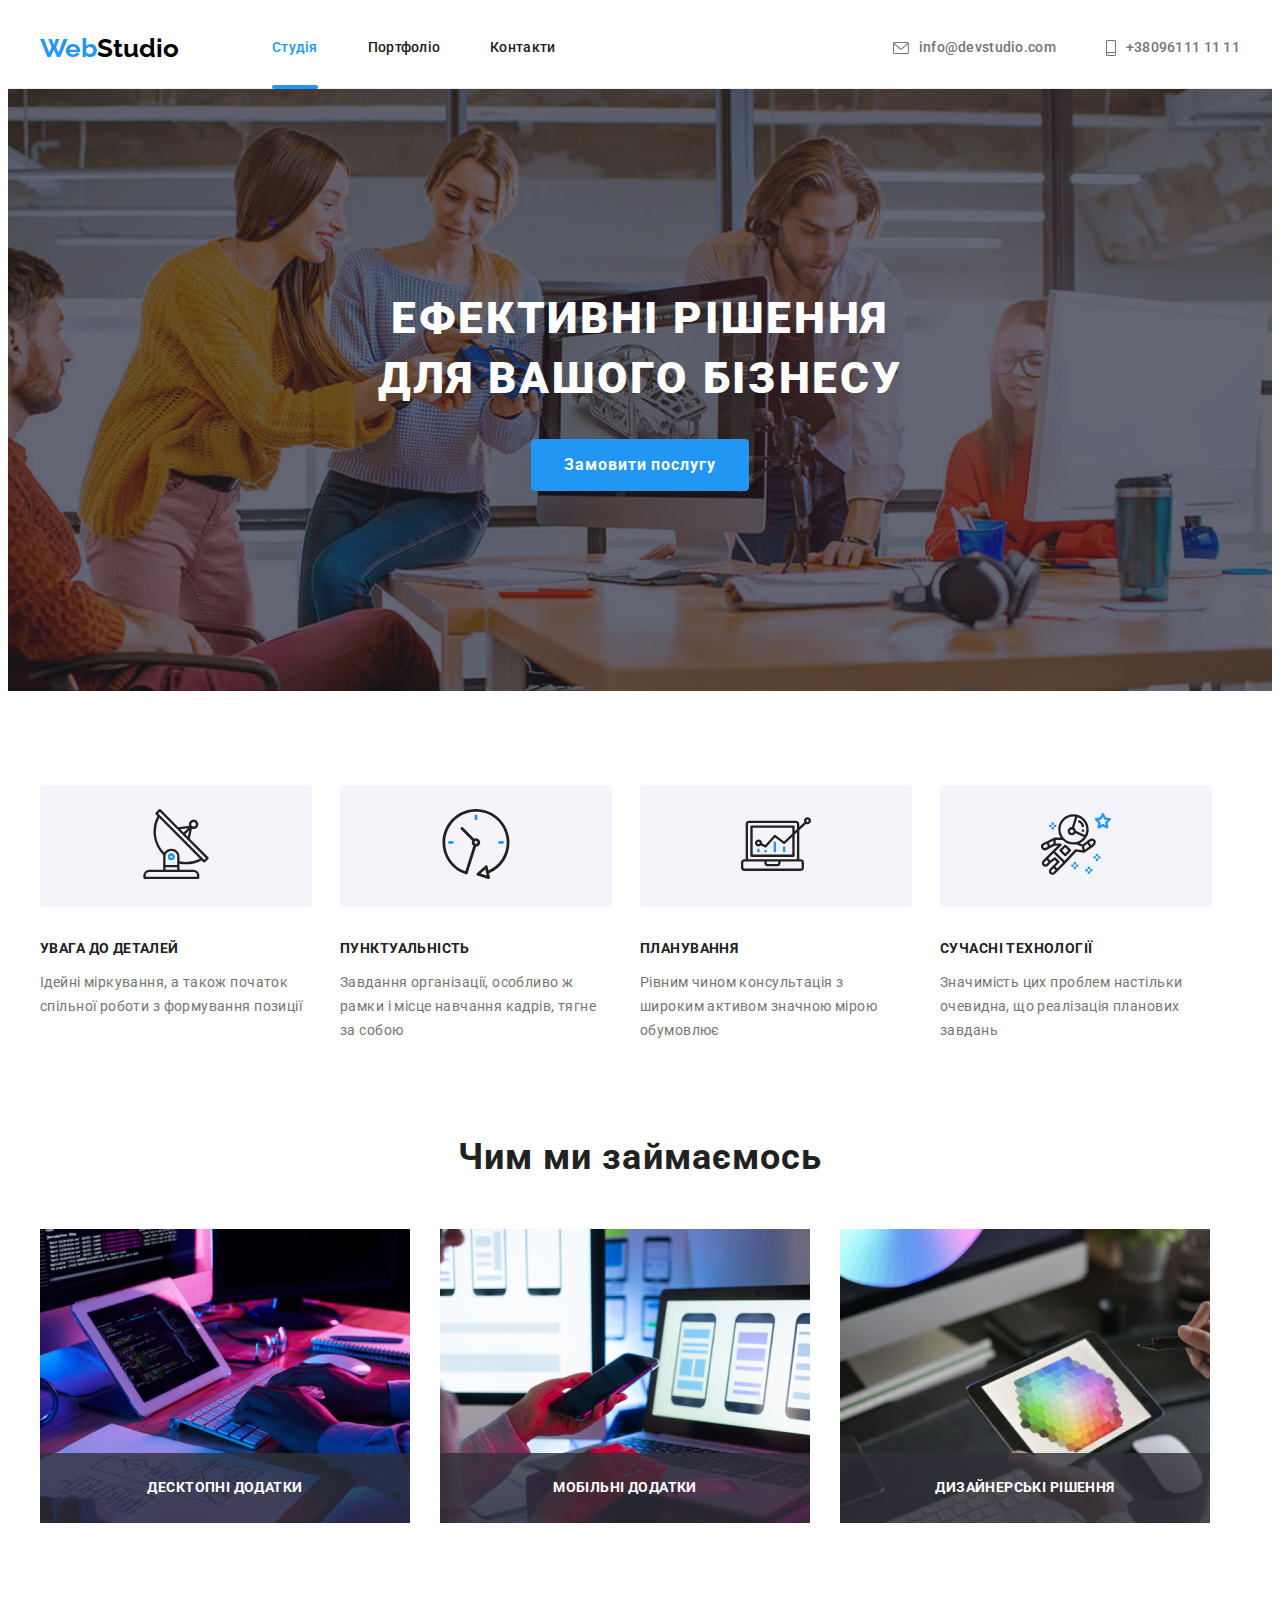
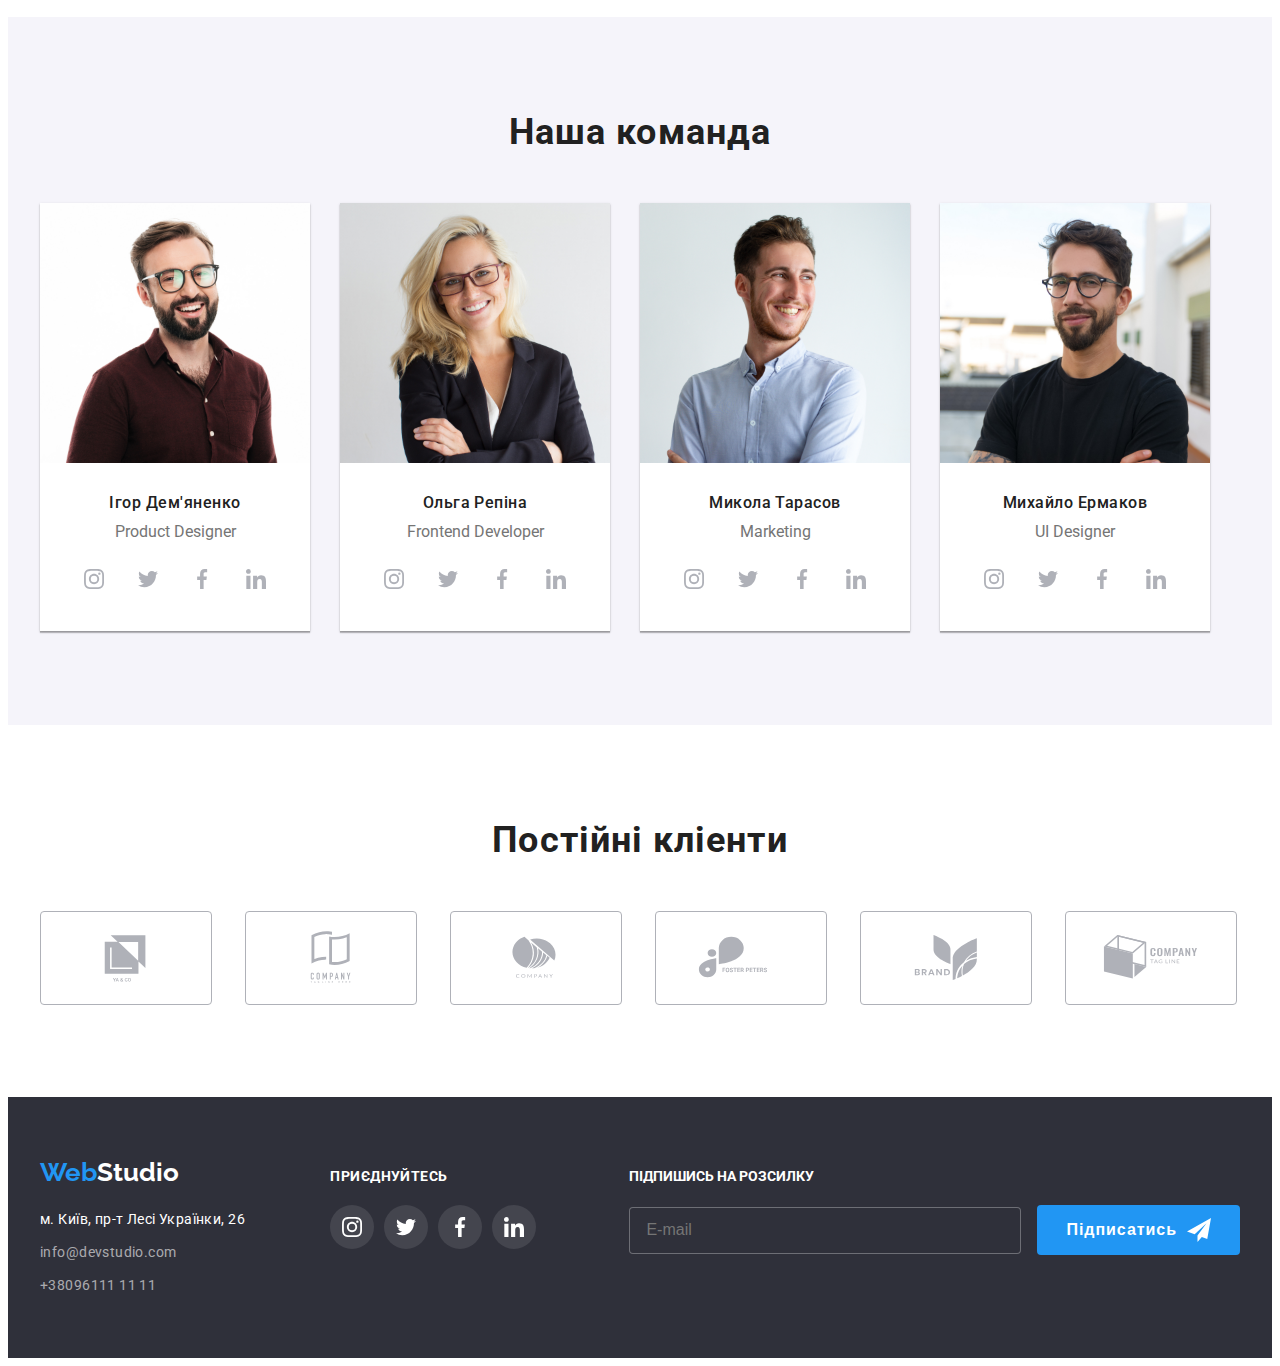
==== index.html @ efeffd2c "start" ====
<!DOCTYPE html>
<body lang="en">
<head>
    <meta charset="UTF-8">
    <meta http-equiv="X-UA-Compatible" content="IE=edge">
    <meta name="viewport" content="width=>, initial-scale=1.0">
    <title>WebStudio</title>
    <link rel="preconnect" href="https://fonts.googleapis.com" />
    <link rel="preconnect" href="https://fonts.gstatic.com" crossorigin />
    <link href="https://fonts.googleapis.com/css2?family=Raleway:wght@700&family=Roboto:wght@400;500;700;900&display=swap"
        rel="stylesheet" />
    <link rel="stylesheet" href="https://cdnjs.cloudflare.com/ajax/libs/modern-normalize/1.1.0/modern-normalize.min.css"
        integrity="sha512-wpPYUAdjBVSE4KJnH1VR1HeZfpl1ub8YT/NKx4PuQ5NmX2tKuGu6U/JRp5y+Y8XG2tV+wKQpNHVUX03MfMFn9Q=="
        crossorigin="anonymous" referrerpolicy="no-referrer" />
    <link rel="stylesheet" href="./css/styles.css">
</head>
<body>
    <header class="header">
        <div class="container nav-flex">
            <a href="./index.html"  lang="en" class="logo link">Web<span class="logo-black">Studio</span></a>
            <nav class="header-nav">
                <ul class="nav-list list">
                    <li class="nav-item">
                        <a class="nav-link current link" href="./index.html">Cтудія</a>
                    </li>
                    <li class="nav-item">
                        <a class="nav-link link" href="./portfolio.html">Портфоліо</a>
                    </li>
                    <li class="nav-item">
                        <a class="nav-link link" href="./contacts.html">Контакти</a>
                    </li>
                </ul> 
            </nav>      
                <ul class="header-contact-list list">
                    <li class="header-contact-item">
                        <a class="header-contact-link link" href="mailto:info@devstudio.com">
                            <svg class="contact-icon" width="16" height="12">
                            <use href="./images-sprite/symbol-defs-contacts.svg#envelope"></use>
                        </svg>info@devstudio.com</a>
                    </li>
                    <li class="header-contact-item">
                        <a class="header-contact-link link" href="tel:+380961111111">
                            <svg class="contact-icon" width="10" height="16">
                            <use href="./images-sprite/symbol-defs-contacts.svg#smartphone"></use>
                        </svg>+38096111 11 11</a>
                    </li>
                </ul>
        </div> 
    </header>  
<main>
    <section class="section service">
        <div class="container">
            <h1 class="service-title">ЕФЕКТИВНІ РІШЕННЯ ДЛЯ ВАШОГО БІЗНЕСУ</h1>           
            <button class="service-button" type="button" data-modal-open>Замовити послугу</button>                    
            <div class="backdrop is-hidden" data-modal>
                <div class="modal-wrapper">
                    <button class="modal-btn" type="button" data-modal-close>
                        <svg class="modal-cross" width="18" height="18">
                            <use href="./images-sprite/symbol-defs-crossmodal.svg#close-black-18dp-2-1-1"></use>
                        </svg>
                    </button>
                    <form class="form">
                        <span class="form-title">Залиште Ваші дані і ми з вами зв'яжемось</span>
                        <div class="form-field top-title">
                            <label class="form-label" for="name">Ім'я</label>
                            <input class="form-input" type="text" name="name" id="name">
                            <svg class="input-icon" width="18" height="18">
                                <use href="./images-sprite/icon-connection.svg#person-black-18dp-1"></use>
                            </svg>
                        </div>
                        <div class="form-field">
                            <label class="form-label" for="phone">Телефон</label>
                            <input class="form-input" type="phone" name="phone" id="phone">
                            <svg class="input-icon" width="18" height="18">
                                <use href="./images-sprite/icon-connection.svg#phone-black-18dp-1"></use>
                            </svg>
                        </div>
                        <div class="form-field">
                            <label class="form-label" for="email">Пошта</label>
                            <input class="form-input" type="email" name="email" id="email">
                            <svg class="input-icon" width="18" height="18">
                                <use href="./images-sprite/icon-connection.svg#email-black-18dp-1"></use>
                            </svg>
                        </div>
                        <div class="form-field-comment">
                            <label class="comment-label" for="comment">Ваш коментарій</label>
                            <textarea class="comment" name="comment" id="comment" cols="30" rows="10"
                            placeholder="Введіть Ваш текст"></textarea>
                        </div>
                        <div class="checkup-position">
                            <label class="form-area-checkup"> 
                                <input type="checkbox" class="checkup">                                                           
                                        <svg class="checkup-icon" width="13" height="10" viewBox="0 0 13 10" fill="none" xmlns="http://www.w3.org/2000/svg">
                                            <path d="M1.95703 4.75166L1.88825 4.68604L1.81923 4.75141L0.93123 5.59258L0.854858 5.66492L0.930974 5.73753L4.42671 9.07236L4.49574 9.1382L4.56476 9.07236L12.069 1.91352L12.1449 1.84116L12.069 1.76881L11.1873 0.927644L11.1183 0.861826L11.0493 0.927611L4.49577 7.17353L1.95703 4.75166Z" fill="white" stroke="white" stroke-width="0.2"/>
                                        </svg>                                               
                                    <span class="checkup-form">Погоджуюсь на розсилку і приймаю
                                        <a class="checkup-link" href="../portfolio.html">Умови договору</a>
                                    </span>                            
                                               
                            </label>
                        </div>
                        <button class="form-btn" type="submit">Відіслати</button>
                    </form>
                </div>
            </div>
        </div>
        
    </section>
    <section class="section main-content">
        <div class="container">
            <h2 class="section-title visually-hidden" aria-hidden="true" tabindex="-1">Наші переваги</h2>
            <ul class="features list">
                <li class="features-item"> 
                    <a class="advantages-link link" href="" target="_blank" 
                        rel="noopener noreferrer" aria-label="antenna">                         
                    
                        <div class="container-advantages-icons">
                                          
                        <svg class="advantages-icon" width="70" height="70">
                            <use href="./images-sprite/symbol-defs-advantages.svg#antenna-1"></use>
                        </svg>
                    </a>
                    </div>                    
                    <h3 class="features-title">УВАГА ДО ДЕТАЛЕЙ</h3>
                    <p class="features-text">Ідейні міркування, а також початок спільної роботи з формування позиції</p>
                </li>
                <li class="features-item">
                    <div class="container-advantages-icons">
                        <a class="advantages-link link" href="" target="_blank" 
                        rel="noopener noreferrer" aria-label="clock">
                        <svg class="advantages-icon" width="70" height="70">
                            <use href="./images-sprite/symbol-defs-advantages.svg#clock-1"></use>
                        </svg>
                        </a>
                    </div>
                    <h3 class="features-title">ПУНКТУАЛЬНІСТЬ</h3>
                    <p class="features-text">Завдання організації, особливо ж рамки і місце навчання кадрів, тягне за собою</p>
                </li>
                <li class="features-item">
                    <div class="container-advantages-icons">
                        <a class="advantages-link link" href="" target="_blank" 
                        rel="noopener noreferrer" aria-label="diagram">
                        <svg class="advantages-icon" width="70" height="70">
                            <use href="./images-sprite/symbol-defs-advantages.svg#diagram-1"></use>
                        </svg>
                        </a>
                    </div>
                    <h3 class="features-title">ПЛАНУВАННЯ</h3>
                    <p class="features-text">Рівним чином консультація з широким активом значною мірою обумовлює</p>
                </li>
                <li class="features-item">
                    <div class="container-advantages-icons">
                        <a class="advantages-link link" href="" target="_blank" 
                        rel="noopener noreferrer" aria-label="astronaut">
                        <svg class="advantages-icon" width="70" height="70">
                            <use href="./images-sprite/symbol-defs-advantages.svg#astronaut-1"></use>
                        </svg>
                        </a>
                    </div>
                    <h3 class="features-title">СУЧАСНІ ТЕХНОЛОГІЇ</h3>
                    <p class="features-text">Значимість цих проблем настільки очевидна, що реалізація планових завдань</p>
                </li>
            </ul>
        </div>
    </section> 
    <section class="section work">        
        <div class="container">
            <h2 class="work-title">Чим ми займаємось</h2>
            <ul class="work-list list">
                <li class="work-item">
                    <img src="./images webstudio/computer.jpg" 
                    alt="Руки чоловіка на клавіатурі на фоні планшета з написаним кодом" 
                    width="370" height="294"/>
                    <p class="work-text">Десктопні додатки</p>
                </li>
                <li class="work-item">
                    <img src="./images webstudio/telephone.jpg" 
                    alt="Телефон в долоні перед компьютерним єкраном з макетами телефонів" 
                    width="370" height="294"/>
                    <p class="work-text">Мобільні додатки</p>
                </li>
                <li class="work-item">
                    <img src="./images webstudio/tablet.jpg" 
                    alt="Планшет зі зразком палітри кольорів у руці жінки" 
                    width="370" height="294"/>
                    <p class="work-text">Дизайнерські рішення</p>
                </li>
            </ul>
        </div>
    </section>  
    <section class="section team">         
        <div class="container">
            <h2 class="team-title">Наша команда</h2>
            <ul class="team-list list">
                <li class="team-item">
                    <img src="./images webstudio/demyanenko.jpg" 
                    alt="Чоловік в червоній сорочці та окулярах" width="270" height="260">
                    <div class="team-members">
                        <h3 class="team-member">Ігор Дем'яненко</h3>
                        <p class="team-text">Product Designer</p> 
                        <ul class="socials-list list">
                            <li class="socials-item">  
                            <a class="socials-link link" href="" target="_blank" 
                            rel="noopener noreferrer" aria-label="instagram">
                                <svg class="socials-icon" width="20" height="20">
                                <use href="./images-sprite/symbol-defs.svg#instagram-2"></use>
                                </svg>
                            </a>    
                            </li>
                            <li class="socials-item">
                                <a class="socials-link link" href="" target="_blank" 
                                rel="noopener noreferrer" aria-label="twitter">
                                    <svg class="socials-icon" width="20" height="20">
                                        <use href="./images-sprite/symbol-defs.svg#twitter-1"></use>
                                    </svg>
                                </a>
                            </li>
                            <li class="socials-item">
                                <a class="socials-link link" href="" target="_blank" 
                                rel="noopener noreferrer" aria-label="facebook">
                                    <svg class="socials-icon" width="20" height="20">
                                        <use href="./images-sprite/symbol-defs.svg#facebook-1"></use>
                                    </svg>
                                </a>
                            </li>
                            <li class="socials-item">
                                <a class="socials-link link" href="" target="_blank" 
                                rel="noopener noreferrer" aria-label="linkedin">
                                <svg class="socials-icon" width="20" height="20">
                                    <use href="./images-sprite/symbol-defs.svg#linkedin-1"></use>
                                </svg>
                                </a>
                            </li>
                        </ul>
                    </div>
                </li>
                <li class="team-item">
                    <img src="./images webstudio/repina.jpg" 
                    alt="Білява жінка в окулярах зі схрещеними руками" width="270" height="260">
                    <div class="team-members">
                        <h3 class="team-member">Ольга Репіна</h3>
                        <p class="team-text">Frontend Developer</p>
                        <ul class="socials-list list">
                            <li class="socials-item">
                                <a class="socials-link link" href="" target="_blank" rel="noopener noreferrer" aria-label="instagram">
                                    <svg class="socials-icon" width="20" height="20">
                                        <use href="./images-sprite/symbol-defs.svg#instagram-2"></use>
                                    </svg>
                                </a>
                            </li>
                            <li class="socials-item">
                                <a class="socials-link link" href="" target="_blank" rel="noopener noreferrer" aria-label="twitter">
                                    <svg class="socials-icon" width="20" height="20">
                                        <use href="./images-sprite/symbol-defs.svg#twitter-1"></use>
                                    </svg>
                                </a>
                            </li>
                            <li class="socials-item">
                                <a class="socials-link link" href="" target="_blank" rel="noopener noreferrer" aria-label="facebook">
                                    <svg class="socials-icon" width="20" height="20">
                                        <use href="./images-sprite/symbol-defs.svg#facebook-1"></use>
                                    </svg>
                                </a>
                            </li>
                            <li class="socials-item">
                                <a class="socials-link link" href="" target="_blank" rel="noopener noreferrer" aria-label="linkedin">
                                    <svg class="socials-icon" width="20" height="20">
                                        <use href="./images-sprite/symbol-defs.svg#linkedin-1"></use>
                                    </svg>
                                </a>
                            </li>
                        </ul>
                    </div>    
                </li>
                <li class="team-item">
                    <img src="./images webstudio/tarasov.jpg" 
                    alt="Чоловік з щирою посмішкою у білій сорочці" width="270" height="260">
                    <div class="team-members">
                        <h3 class="team-member">Микола Тарасов</h3>
                        <p class="team-text">Marketing</p>
                        <ul class="socials-list list">
                            <li class="socials-item">
                                <a class="socials-link link" href="" target="_blank" rel="noopener noreferrer" aria-label="instagram">
                                    <svg class="socials-icon" width="20" height="20">
                                        <use href="./images-sprite/symbol-defs.svg#instagram-2"></use>
                                    </svg>
                                </a>
                            </li>
                            <li class="socials-item">
                                <a class="socials-link link" href="" target="_blank" rel="noopener noreferrer" aria-label="twitter">
                                    <svg class="socials-icon" width="20" height="20">
                                        <use href="./images-sprite/symbol-defs.svg#twitter-1"></use>
                                    </svg>
                                </a>
                            </li>
                            <li class="socials-item">
                                <a class="socials-link link" href="" target="_blank" rel="noopener noreferrer" aria-label="facebook">
                                    <svg class="socials-icon" width="20" height="20">
                                        <use href="./images-sprite/symbol-defs.svg#facebook-1"></use>
                                    </svg>
                                </a>
                            </li>
                            <li class="socials-item">
                                <a class="socials-link link" href="" target="_blank" rel="noopener noreferrer" aria-label="linkedin">
                                    <svg class="socials-icon" width="20" height="20">
                                        <use href="./images-sprite/symbol-defs.svg#linkedin-1"></use>
                                    </svg>
                                </a>
                            </li>
                        </ul>
                    </div>    
                </li>
                <li class="team-item">
                    <img src="./images webstudio/ermakov.jpg" 
                    alt="Чоловік в окулярах та чорній футболці" width="270" height="260">
                    <div class="team-members">
                        <h3 class="team-member">Михайло Ермаков</h3>
                        <p class="team-text">UI Designer</p>
                        <ul class="socials-list list">
                            <li class="socials-item">
                                <a class="socials-link link" href="" target="_blank" rel="noopener noreferrer" aria-label="instagram">
                                    <svg class="socials-icon" width="20" height="20">
                                        <use href="./images-sprite/symbol-defs.svg#instagram-2"></use>
                                    </svg>
                                </a>
                            </li>
                            <li class="socials-item">
                                <a class="socials-link link" href="" target="_blank" rel="noopener noreferrer" aria-label="twitter">
                                    <svg class="socials-icon" width="20" height="20">
                                        <use href="./images-sprite/symbol-defs.svg#twitter-1"></use>
                                    </svg>
                                </a>
                            </li>
                            <li class="socials-item">
                                <a class="socials-link link" href="" target="_blank" rel="noopener noreferrer" aria-label="facebook">
                                    <svg class="socials-icon" width="20" height="20">
                                        <use href="./images-sprite/symbol-defs.svg#facebook-1"></use>
                                    </svg>
                                </a>
                            </li>
                            <li class="socials-item">
                                <a class="socials-link link" href="" target="_blank" rel="noopener noreferrer" aria-label="linkedin">
                                    <svg class="socials-icon" width="20" height="20">
                                        <use href="./images-sprite/symbol-defs.svg#linkedin-1"></use>
                                    </svg>
                                </a>
                            </li>
                        </ul>
                    </div>    
                </li>
            </ul>
        </div>
    </section> 
    <section class="section clients">
        <div class="container">
            <h2 class="clients-title">Постійні кліенти</h2>
            <ul class="clients-list list">
                <li class="clients-item">
                    <a class="clients-link link" href="" target="_blank" 
                    rel="noopener noreferrer" aria-label="">
                        <svg class="clients-icon" width="106" height="60">
                            <use href="./images-sprite/symbol-defs-clients.svg#Logo"></use>
                        </svg>
                    </a>
                </li>
                <li class="clients-item">
                    <a class="clients-link link" href="" target="_blank" 
                    rel="noopener noreferrer" aria-label="">
                        <svg class="clients-icon" width="106" height="60">
                            <use href="./images-sprite/symbol-defs-clients.svg#Logo-1"></use>
                        </svg>
                    </a>
                </li>
                <li class="clients-item">
                    <a class="clients-link link" href="" target="_blank" 
                    rel="noopener noreferrer" aria-label="">
                        <svg class="clients-icon" width="106" height="60">
                            <use href="./images-sprite/symbol-defs-clients.svg#Logo-2"></use>
                        </svg>
                    </a>
                </li>
                <li class="clients-item">
                    <a class="clients-link link" href="" target="_blank" 
                    rel="noopener noreferrer" aria-label="">
                        <svg class="clients-icon" width="106" height="60">
                            <use href="./images-sprite/symbol-defs-clients.svg#Logo-3"></use>
                        </svg>
                    </a>
                </li>
                <li class="clients-item">
                    <a class="clients-link link" href="" target="_blank" 
                    rel="noopener noreferrer" aria-label="">
                        <svg class="clients-icon" width="106" height="60">
                            <use href="./images-sprite/symbol-defs-clients.svg#Logo-4"></use>
                        </svg>
                    </a>
                </li>
                <li class="clients-item">
                    <a class="clients-link link" href="" target="_blank" 
                    rel="noopener noreferrer" aria-label="">
                        <svg class="clients-icon" width="106" height="60">
                            <use href="./images-sprite/symbol-defs-clients.svg#Logo-5"></use>
                        </svg>
                    </a>
                </li>
            </ul>
        </div>
    </section>
</main>
<footer class="footer">
    <div class="container">
        <div class="footer-flex">
            <div class="footer-contact-flex">  
            <a href="./index.html" lang="en" class="logo link">Web<span class="logo-white">Studio</span></a>
                <address class="footer-contact">
                    <ul class="footer-contact-list list">        
                        <li class="footer-contact-item">
                            <a class="footer-contact-map-link link" 
                            href="https://goo.gl/maps/4umdJ6Db8RiHng4y5" 
                            target="_blank" rel="noreferrer noopener">м. Київ, пр-т Лесі Українки, 26</a>
                        </li>
                        <li class="footer-contact-item">
                            <a class="footer-contact-link link" 
                            href="mailto:info@devstudio.com">info@devstudio.com</a>
                        </li>
                        <li class="footer-contact-item">
                            <a class="footer-contact-link link"
                            href="tel:+380961111111">+38096111 11 11</a>
                        </li>
                    </ul>
                </address>
            </div>        
            <div class="footer-social-flex">
                <p class="footer-social-text">Приєднуйтесь</p>
                <ul class="footer-social-list list">
                    <li class="footer-social-item">
                        <a class="footer-social-link" href="">
                            <svg class="footer-social-icon" width="20" height="20">
                                <use href="./images-sprite/symbol-defs.svg#instagram-2"></use>
                            </svg>
                        </a>
                    </li>    
                    <li class="footer-social-item">
                        <a class="footer-social-link" href="">
                            <svg class="footer-social-icon" width="20" height="20">
                                <use href="./images-sprite/symbol-defs.svg#twitter-1"></use>
                            </svg>
                        </a>
                    </li>    
                    <li class="footer-social-item">
                        <a class="footer-social-link" href="">
                            <svg class="footer-social-icon" width="20" height="20">
                                <use href="./images-sprite/symbol-defs.svg#facebook-1"></use>
                            </svg>
                        </a>
                    </li>    
                    <li class="footer-social-item">
                        <a class="footer-social-link" href="">
                            <svg class="footer-social-icon" width="20" height="20">
                                <use href="./images-sprite/symbol-defs.svg#linkedin-1"></use>
                            </svg>
                        </a>
                    </li>
                </ul>
            </div>
            <form class="footer-subscribe">
                <p class="footer-subscribe-text">Підпишись на розсилку</p>
                <div class="footer-subscribe-form">
                    <label class="footer-subscribe-label" for="subscribe-mail"></label>
                    <input class="footer-subscribe-input" type="email" name="subscribe-mail" placeholder="E-mail">
                    <button class="footer-subscribe-btn" type="submit">Підписатись</button>
                </div>
            </form>
        </div>
    </div>
</footer>
<script src="./modal.js"></script>
</body>        
</html>
---- css/styles.css ----
:root {
--white-text-color: #ffffff;
--accent-color: #2196f3;
--black-logo-color: #000000;
--footer-text-color: #ffffff99;
--white-background-color: #ffffff;
--hero-background-color: #2f303a;
--team-background-color: #f5f4fa;
--primary-text-color: #212121;
--secondary-text-color: #757575;
--border-header-color: #ececec;
--border-portfolio-color: #eeeeee;
--icon-mf-color: #AFB1B8;
--icon-bg-color: #FFFFFF1A;
--work-bg-color: rgba(47, 48, 58, 0.8);
--overlay-bg-color: rgba(33, 150, 243, 0.9);
--items: 1;
--indent: 30px;
}

body {
    font-family: Roboto, sans-serif;
    background-color: var(--white-background-color);
    color: var(--primary-text-color);
}

h1, h2, h3, h4, h5, h6, ul, p {
    margin: 0;
    padding: 0;
}

.list {
    list-style-type: none;
}
 
.link {
    text-decoration: none;
}

img {
    display: block;
    max-width: 100%;
    height: auto;
}

.container {
    width: 1200px;
    margin-left: auto;
    margin-right: auto;
    padding-left: 15px;
    padding-right: 15px; 
}

.section {
    padding-top: 94px;
    padding-bottom: 94px;
}

.header {
    background-color: var(--white-background-color);
}

.logo {
    font-family: Raleway, sans-serif; 
    margin-left: 0;
    font-weight: 700; 
    font-size: 26px; 
    line-height: 1.19; 
    color: var(--accent-color);
    align-items: center;
    text-align: center;
}

.logo-black {
    color: var(--black-logo-color);
}

.header {
    border-bottom: 1px solid;
    border-color: var(--border-header-color); 
}

.header-nav {
    margin-left: 93px;
}

.nav-flex {
    display: flex;
    align-items: center;
}

.nav-list {
    display: flex;
    align-items: center;
}

.nav-item:not(:last-child) {
    margin-right: 50px;
}

.nav-link {
    display: block;
    margin-right: 0;
    padding-top: 32px;
    padding-bottom: 32px;
    font-family: Roboto, sans-serif;
    font-weight: 500;
    font-size: 14px;
    line-height: 1.14;
    letter-spacing: 0.02em;
    color: var(--primary-text-color);
    align-items: center;
    position: relative;
    transition: color 250ms cubic-bezier(0.4, 0, 0.2, 1);
}

.header-nav {
    display: flex;
    font-weight: 500;
    align-items: center;
} 

.nav-link.current {
    color: var(--accent-color);
}

.nav-link.current::after {
   position: absolute;
   display: block; 
   content: '';
   width: 100%;
   height: 4px;
   border-radius: 2px;
   bottom: -1px;
   background-color: var(--accent-color);
   transition: 250ms cubic-bezier(0.4, 0, 0.2, 1);
}

.nav-link.current::after:hover {
    width: 100%;
}

.header-contact-list {
    display: flex;
    margin-left: auto;
    align-items: center;
}

.header-contact-item:not(:first-child) {
    margin-left: 50px;
}

.header-contact-link {
    display: block;
    padding-top: 32px;
    padding-bottom: 32px;
    font-weight: 500;
    font-size: 14px;
    line-height: 1.14;
    letter-spacing: 0.02em;
    align-items: center;
    color: var(--secondary-text-color);
    transition: background-color 250ms cubic-bezier(0.4, 0, 0.2, 1),
    color 250ms cubic-bezier(0.4, 0, 0.2, 1);
}

.contact-icon {
    margin-right: 10px;
    fill: currentColor;
}

.header-contact-link {
    display: flex;
    align-items: center;
}

.header-contact-link:hover,
.header-contact-link:focus {
    background-color: var(--white-background-color);
    color: var(--accent-color);
}

.footer-contact {
    margin-top: 20px;
    flex-grow: 1;
}

.footer-contact-item:not(:last-child) {
    margin-bottom: 9px;
}

.footer-contact-map-link {
    font-size: 14px;
    font-style: normal;
    line-height: 1.71;
    letter-spacing: 0.03em;
    color: var(--white-text-color);
    transition: background-color 250ms cubic-bezier(0.4, 0, 0.2, 1),
    color 250ms cubic-bezier(0.4, 0, 0.2, 1);
}

.footer-contact-link {
    font-size: 14px;
    font-style: normal;
    line-height: 1.71;
    letter-spacing: 0.03em;
    color: var(--footer-text-color);
    transition: background-color 250ms cubic-bezier(0.4, 0, 0.2, 1),
    color 250ms cubic-bezier(0.4, 0, 0.2, 1);
}


.footer-contact-map-link:hover,
.footer-contact-map-link:focus {
    color: var(--accent-color);
}

.footer-contact-link:hover,
.footer-contact-link:focus {
    color: var(--accent-color);
}

.footer {
    padding-top: 60px;
    padding-bottom: 60px;
    background-color: var(--hero-background-color);
}

.logo-white {
    color: var(--white-text-color);
}

.footer-flex {
    align-items: baseline;
    display: flex;
    margin: 0;
    padding: 0;
    list-style: none;
}

.footer-contact-flex {
    flex-grow: 1;
}

.footer-social-flex {
    margin-left: 70px;
    width: 206px;
}

.footer-social-text {
    margin-bottom: 20px;
    font-weight: 700;
    font-size: 14px;
    line-height: 1.14;
    letter-spacing: 0.03em;
    text-transform: uppercase;
    color: var(--white-text-color);
}

.footer-social-list {
    display: flex;
    padding: 0;
    margin-top: 0;
    list-style: none;
    justify-content: space-between;
    align-items: center;
}

.footer-social-item {
    width: 44px;
    height: 44px;
}

.footer-social-icon {
    margin: 12px 0px 0px 12px;
    fill: currentColor;
}

.footer-social-link {
    width: 44px;
    height: 44px;
    display: block;
    border-radius: 50%;
    color: var(--white-text-color);
    background-color: var(--icon-bg-color);
    transition: background-color 250ms cubic-bezier(0.4, 0, 0.2, 1),
    color 250ms cubic-bezier(0.4, 0, 0.2, 1);
}

.footer-social-link:hover,
.footer-social-link:focus {
    color: var(--white-text-color);
    background-color: var(--accent-color);
}

.footer-subscribe {
    margin-left: 93px;
}

.footer-subscribe-text {
    margin-bottom: 20px;
    font-weight: 700;
    font-size: 14px;
    line-height: 1.14;
    text-transform: uppercase;
    color: var(--white-text-color);
}

.footer-subscribe-input {
    width: 358px;
    margin: 0;
    padding: 15px 16px;
    border-radius: 4px;
    border: 1px solid rgba(255, 255, 255, 0.3);
    background-color: var(--hero-background-color);
    color: var(--white-text-color);
    
}

.footer-subscribe-input:hover {
    border: 1px solid var(--accent-color);
    box-shadow: 0px 4px 4px rgba(0, 0, 0, 0.15);
    color: var(--accent-color);
}

.footer-subscribe-input::placeholder {
    font-size: 16px;
    line-height: 1.24;
}

.footer-subscribe-btn {
    display: inline-flex;
    align-items: center;
    justify-content: center;
    border: none;
    margin: 0;
    padding: 10px 29px;
    border-radius: 4px;
    background-color: var(--accent-color);
    color: var(--white-text-color);   
    font-weight: 700;
    font-size: 16px;
    line-height: 1.9;
    letter-spacing: 0.06em;
    cursor: pointer;
    height: 50px;
    margin-left: 12px;
}

.footer-subscribe-btn::after {
    content: '';
    display: inline-block;
    width: 24px;
    height: 24px;
    margin-left: 10px;
    background-image: url(../images-sprite/icon-send.svg);
}

.footer-subscribe-btn:hover,
.footer-subscribe-btn:focus {
    box-shadow: 0px 4px 4px rgba(0, 0, 0, 0.15);
}

.section-title {
    visibility: hidden;
    position: absolute;
    white-space: nowrap;
    width: 1px;
    height: 1px;
    overflow: hidden;
    border: 0;
    padding: 0;
    margin: -1px;
}

.service-title {
    margin-left: auto;
    margin-right: auto;
    max-width: 552px;
    max-height: 120px;
    font-weight: 900;
    font-size: 44px;
    line-height: 1.36;
    letter-spacing: 0.06em;
    text-transform: uppercase;
    color: var(--white-text-color);
    
}

.service {
    max-width: 1600px;
    max-height: 600px;
    padding-top: 200px;
    padding-bottom: 200px;
    text-align: center;
    margin-right: auto;
    margin-left: auto;
    background-color: var(--hero-background-color);
    background-image: linear-gradient(to right, rgba(47, 48, 58, 0.4), rgba(47, 48, 58, 0.4)),
    url(../images-bg/bg-service.png);
    background-repeat: no-repeat;
    background-position: center;
    background-size: cover;
}

.service-button {
    display: inline-block;
    font-family: Roboto, sans-serif;
    font-weight: 700;
    font-size: 16px;
    line-height: 1.88;
    letter-spacing: 0.06em;
    cursor: pointer;
    margin-top: 30px;
    min-width: 200px;
    border-radius: 4px;
    border: 1px solid transparent;
    padding: 10px 32px;
    background-color: var(--accent-color);
    color: var(--white-text-color);
    transition: background-color 250ms cubic-bezier(0.4, 0, 0.2, 1),
    color 250ms cubic-bezier(0.4, 0, 0.2, 1);
}

.service-button:hover,
.service-button:focus {
    background-color: var(--white-background-color);
    color: var(--accent-color);
}

.backdrop {
    display: flex;
    position: fixed;
    top: 0;
    left: 0;
    width: 100vw;
    height: 100vh;
    z-index: 1;
    align-items: center;
    justify-content: center;
    background-color: rgba(0, 0, 0, 0.2);
    transition: opacity 250ms cubic-bezier(0.4, 0, 0.2, 1), 
    visibility 250ms cubic-bezier(0.4, 0, 0.2, 1);
}

.backdrop.is-hidden {
    opacity: 0;
    visibility: hidden;
    pointer-events: none;
}

.backdrop.is-hidden .modal-wrapper {
    transform: translate(-50%, -50%);
}

.modal-wrapper {
    position: absolute;
    top: 50%;
    left: 50%;
    transform: translate(-50%, -50%);
    width: 528px;
    min-height: 581px;
    background-color: var(--white-background-color);
    box-shadow: 0px 1px 3px rgba(0, 0, 0, 0.12), 0px 1px 1px rgba(0, 0, 0, 0.14), 0px 2px 1px rgba(0, 0, 0, 0.2);
    border-radius: 4px;
    animation-name: visible-modal;
    animation-duration: 250ms;
    animation-timing-function: linear;
}

@keyframes visible-modal {
    0% {
        opacity: 0;
        transform: scale(0.2);
    }
    50% {
        opacity: 0.5;
        transform: translate(-50%, -50%);
    }
    100% {
        opacity: 1;
        transform: translate(-50%, -50%);
    }
}

.modal-btn {
    display: flex;
    position: absolute;
    top: 8px;
    right: 8px;
    width: 30px;
    height: 30px;
    background-color: var(--white-background-color);
    border-radius: 50%;
    border: 1px solid rgba(0, 0, 0, 0.1);
    justify-content: center;
    align-items: center;
    cursor: pointer;
}

.modal-btn:hover,
.modal-btn:focus {
    background-color: var(--accent-color);
    color: var(--white-text-color);
}

.modal-cross {
    fill: currentColor;
}

 /*форма для модального вікна*/

.form {
    width: 528px;
    padding: 40px;
    margin-left: auto;
    margin-right: auto;
}

.form-title {
    font-weight: 700;
    font-size: 20px;
    line-height: 1.17;
    letter-spacing: 0.03em;
    align-items: center;
}

.top-title {
    margin-top: 12px;
}

.form-field {
    display: flex;
    position: relative;
    flex-direction: column;
    margin-bottom: 10px;
}

.form-field-comment {
    display: flex;
    position: relative;
    flex-direction: column;
    margin-bottom: 0;
}

.form-label,
.comment-label {
    font-size: 12px;
    line-height: 1.17;
    letter-spacing: 0.01em;
    color: var(--secondary-text-color);
    margin-bottom: 4px;
    margin-right: auto;
    
}

.form-input {
    width: 100%;
    margin: 0;
    padding: 11px 40px;
    border-radius: 4px;
    border: 1px solid rgba(33, 33, 33, 0.2);
    transition: border-color 250ms cubic-bezier(0.4, 0, 0.2, 1);
}

.form-input:hover,
.form-input:focus {
    outline: none;
    border-color: var(--accent-color);
}

.input-icon {
    display: inline-block;
    position: absolute;
    top: 50%;
    left: 15px;
    transform: translateY(10%);
    transition: fill 250ms cubic-bezier(0.4, 0, 0.2, 1);

}

.form-input:hover ~ .input-icon,
.form-input:focus ~ .input-icon {
    fill: var(--accent-color)
}

textarea {
    resize: none;
    border: 1px solid rgba(33, 33, 33, 0.2);
    padding: 12px 16px;
    font-size: 12px;
    line-height: 1.17;
    letter-spacing: 0.01em;
    height: 120px;
    transition: border-color 250ms cubic-bezier(0.4, 0, 0.2, 1);
}

textarea:hover,
textarea:focus {    
    outline: none;
    border-color: var(--accent-color);
}

.comment::placeholder {
    font-size: 12px;
    line-height: 1.17;
    letter-spacing: 0.01em;
    color: rgba(117, 117, 117, 0.5);
}


.checkup {
    position: absolute;
    width: 1px;
    height: 1px;
    margin: -1px;
    border: 0;
    padding: 0;
    clip: rect(0 0 0 0);
    overflow: hidden;
}

.checkup-position {
    margin-top: 20px;
    margin-bottom: 30px;
}

.checkup-form {
    margin-left: 7px;
    justify-items: center;
        justify-content: center;
        align-items: center;
}

.form-area-checkup {
    display: inline-flex;
    width: 100%;
    font-size: 14px;
    line-height: 1.71;
    justify-items: center;
    justify-content: center;
    align-items: center;
    
}

.checkup-icon>span {
    position: relative;
}

.checkup-icon {
   display: inline-block;
   justify-items: center;
   align-items: center;
    width: 16px;
    height: 15px;
    border: 2px solid var(--black-logo-color);
    border-radius: 2px;
    fill: var(--white-text-color);
    transition: background-color 250ms cubic-bezier(0.4, 0, 0.2, 1),
    border-color 250ms cubic-bezier(0.4, 0, 0.2, 1);

}

.checkup-link {
    margin-left: 4px;
    color: var(--accent-color);
}

.checkup:checked ~ .checkup-icon {
    background-color: var(--accent-color);
    border-color: var(--accent-color);
    
}

.checkup:focus ~ .checkup-icon {
    border-color: var(--accent-color);
}

.checkup:hover ~ .checkup-icon {
    border-color: var(--accent-color);
}

.form-btn {
    display: flex;
    align-items: center;
    justify-content: center;
    margin: 30px auto 0;
    padding: 10px 56px;
    border: none;
    border-radius: 4px;
    text-align: center;
    text-decoration: none;
    font-weight: 700;
    font-size: 16px;
    line-height: 1.87;
    letter-spacing: 0.06em;
    cursor: pointer;
    background-color: var(--accent-color);
    box-shadow: 0px 4px 4px rgba(0, 0, 0, 0.15);
    color: var(--white-text-color);
    transition: background-color 250ms cubic-bezier(0.4, 0, 0.2, 1);
}

.form-btn:hover,
.form-btn:focus {
    background-color: rgb(24, 140, 232);
}
  
==============================================================================

.menu {
    display: flex;
    justify-content: center;
}

.portfolio-button {
    display: inline-block;
    min-width: 73px;
    border-radius: 4px;
    border: 1px solid transparent;
    background-color: var(--team-background-color);
    padding: 6px 22px;
    font-family: Roboto, 
    sans-serif;
    font-weight: 700;
    font-size: 16px;
    line-height: 1.6;
    letter-spacing: 0.03em;
    cursor: pointer;
    color: var(--primary-text-color);
    transition: background-color 250ms cubic-bezier(0.4, 0, 0.2, 1),
    color 250ms cubic-bezier(0.4, 0, 0.2, 1), box-shadow 250ms cubic-bezier(0.4, 0, 0.2, 1);
}

.portfolio-btn-item:not(:last-child) {
    margin-right: 8px;
}

.portfolio-btn-list {
    display: flex;
    justify-content: center;
    margin-bottom: 56px;
}

.active.button {
    background-color: var(--accent-color);
    color: var(--white-text-color);
}

.portfolio-button:hover,
.portfolio-button:focus {
    background-color: var(--accent-color);
    color: var(--white-text-color);
    box-shadow: 0px 2px 2px rgba(0, 0, 0, 0.12), 0px 1px 2px rgba(0, 0, 0, 0.08), 
    0px 3px 1px rgba(0, 0, 0, 0.1);
    
}

.portfolio-list {
    display: flex;
    flex-wrap: wrap;
    margin: -15px;
}

.portfolio-link {
    display: block;
}

.portfolio-item {
    margin: 15px;
    flex-basis: calc((100% - 3 * 30px) / 3);  
}   

.portfolio-item:hover,
.portfolio-overlay-text:hover,
.portfolio-overlay-text:focus {
    transform: translateY(0%);
    box-shadow: 0 1px 1px rgba(0, 0, 0, 0.12), 1px 4px 6px rgba(0, 0, 0, 0.16),
     0 4px 4px rgba(0, 0, 0, 0.06);
    transition: box-shadow 250ms cubic-bezier(0.4, 0, 0.2, 1);
}


    
.portfolio-link:hover,
.portfolio-link:focus {
    box-shadow: 0 1px 1px rgba(0, 0, 0, 0.12), 1px 4px 6px rgba(0, 0, 0, 0.16),
            0 4px 4px rgba(0, 0, 0, 0.06);

}

.portfolio-item:hover .portfolio-explanation {
    transform: translateY(0);
}

.portfolio-overlay {
    position: relative;
    overflow: hidden;    
}

.portfolio-explanation{
    position: absolute;
    display: inline-block;
    content: '';
    width: 100%;
    height: 100%;
    top: 0;
    left: 0;
    background-color: var(--overlay-bg-color);
    transform: translateY(100%);
    transition: transform 250ms cubic-bezier(0.4, 0, 0.2, 1);
}

.portfolio-overlay-text {
    font-family: Roboto, sans-serif;
    font-size: 18px;
    line-height: 1.5;
    letter-spacing: 0.03em;
    padding: 63px 24px;
    text-align: left;
    position: absolute;
    top: 0;
    left: 0;
    color: var(--white-text-color);
}

.portfolio-list-title {
    font-family: Roboto, sans-serif;
    font-weight: 700;
    font-size: 18px;
    line-height: 2;
    letter-spacing: ;
    color: var(--primary-text-color);
}

.portfolio-list-text {
    font-family: Roboto, sans-serif;
    font-size: 16px;
    line-height: 1.9;
    margin-top: 4px;
    color: var(--secondary-text-color);
}

.portfolio-frames {
    border: 1px solid var(--border-portfolio-color);
    border-top: transparent;
    padding: 20px 24px;
}


.features {
    display: flex;
}

.features-item:not(:last-child) {
    margin-right: 30px;
    max-width: 270px;
}

.features-title {
    font-weight: 700;
    font-size: 14px;
    line-height: 1.71;
    letter-spacing: 0.03em;
    text-decoration: uppercase;
    color: var(--primary-text-color);
}  

.features-text {
    font-family: Roboto, sans-serif;
    font-size: 14px;
    line-height: 1.71;
    letter-spacing: 0.03em;
    margin-top: 10px;
    color: var(--secondary-text-color);
}

.container-advantages-icons {
    display: flex;
    justify-content: center;
    align-items: center;
    background-color: var(--team-background-color);
    border: 1px solid var(--team-background-color);
    border-radius: 4px;
    margin-bottom: 30px;
    height: 120px;
    width: 270px;
    transition: background-color 250ms cubic-bezier(0.4, 0, 0.2, 1),
    color 250ms cubic-bezier(0.4, 0, 0.2, 1);
}

.advantages-link {
    border-color: var(--team-background-color);
    transition: background-color 250ms cubic-bezier(0.4, 0, 0.2, 1),
    color 250ms cubic-bezier(0.4, 0, 0.2, 1);
}

.container-advantages-icons:hover,
.container-advantages-icons:focus,
.advantages-link:hover,
.advantages-link:focus {
    color: var(--accent-color);
    border-color: var(--accent-color);
}

.advantages-icon {
    background-position: center;
    width: 70px;
    height: 70px;
}

.work {
    padding-top: 0;
    padding-bottom: 94px;
}

.work-list {
    display: flex;
}

.work-title { 
    font-family: Roboto, sans-serif;
    font-weight: 700;
    font-size: 36px;
    line-height: 1.17;
    letter-spacing: 0.03em;
    margin-bottom: 50px;
    text-align: center;
    align-items: center;
    color: var(--primary-text-color);
}

.work-item {
    position: relative;
}

.work-item:not(:last-child) {
    margin-right: 30px;
}

.work-text {
    font-weight: 700;
    font-size: 14px;
    line-height: 1.17;
    justify-content: center;
    align-items: center;
    display: flex;
    text-transform: uppercase;
    height: 70px;
    letter-spacing: 0.03em;
    color: var(--white-text-color);
    background-color: var(--work-bg-color);
    width: 100%;
    position: absolute; 
    bottom: 0;
    left: 0;
}

.team {
    background-color: var(--team-background-color);
}

.team-list {
    display: flex;
}

.team-title {
    font-family: Roboto, sans-serif;
    font-weight: 700;
    font-size: 36px;
    line-height: 1.17;
    letter-spacing: 0.03em;
    text-align: center;
    margin-bottom: 50px;
    color: var(--primary-text-color);
}

.team-members {
    padding: 30px 0;    
}    

.team-member {
    font-family: Roboto, 
    sans-serif;
    font-weight: 500;
    font-size: 16px;
    line-height: 1.19;
    letter-spacing: 0.03em;
    text-align: center;
    color: var(--primary-text-color);
}

.team-item {
    margin-right: 30px;
}

.team-item {
    background-color: var(--white-background-color);
    box-shadow: 0px 1px 3px rgba(0, 0, 0, 0.12), 0px 1px 1px rgba(0, 0, 0, 0.14),
    0px 2px 1px rgba(0, 0, 0, 0.2);
}

.team-item:last-child {
    margin-right: 0;
}

.team-text {
    font-family: Roboto, 
    sans-serif;
    font-size: 16px;
    line-height: 1.19;
    text-align: center;
    margin-top: 10px;
    color: var(--secondary-text-color);
}

.socials-link {
    display: flex;
}

.socials-link:hover,
.socials-link:focus {
    background-color: var(--accent-color);
    color: var(--white-text-color);
}

.socials-list {
    display: flex;
    margin-top: 16px;
    list-style: none;
    justify-content: center;
    align-items: center;
}

.socials-item {
    width: 44px;
    height: 44px;
}

.socials-item:not(:last-child) {
    margin-right: 10px;
}

.socials-link {
    width: 44px;
    height: 44px;
    display: block;
    border-radius: 50%;
    color: var(--icon-mf-color);
    background-color: var(--white-background-color);
    transition: background-color 250ms cubic-bezier(0.4, 0, 0.2, 1),
    color 250ms cubic-bezier(0.4, 0, 0.2, 1);
}

.socials-icon {
    margin: 12px 0px 0px 12px;
    fill: currentColor;
}

.nav-link:focus,
.nav-link:hover {
    color: var(--accent-color);
}

.clients-title {
    font-family: Roboto, sans-serif;
    font-weight: 700;
    font-size: 36px;
    line-height: 1,17;
    letter-spacing: 0.03em;
    text-align: center;
    justify-content: center;
    margin-bottom: 50px;
    color: var(--primary-text-color);
}

.clients-list {
    display: flex; 
    flex-wrap: wrap;
    padding: 0;
    margin: 0;
    list-style: none;
    justify-content: center;
    align-items: center;
    gap: var(--indent);
}

.clients-item {
    flex-basis: calc((100% - var(--indent) * (var(--items) - 1)) / var(--items));
    align-items: center;
}

.clients-item {
    --items: 6;
}

.clients-item {
    width: 170px;
    height: 92px;
    transition: background-color 250ms cubic-bezier(0.4, 0, 0.2, 1),
    color 250ms cubic-bezier(0.4, 0, 0.2, 1);
}


.clients-item:hover,
.clients-item:focus {
    color: var(--accent-color);
    border-color: var(--accent-color);
}

.clients-link {
    width: 170px;
    height: 92px;
    display: flex;
    justify-content: center;
    align-items: center;
    border-radius: 4px;
    border: 1px solid var(--icon-mf-color);
    color: var(--icon-mf-color);
    background-color: var(--white-background-color);
    transition: background-color 250ms cubic-bezier(0.4, 0, 0.2, 1),
    color 250ms cubic-bezier(0.4, 0, 0.2, 1);
}

.clients-link:hover,
.clients-link:focus {
    color: var(--accent-color);
    border-color: var(--accent-color);
}

.clients-icon {
    display: flex;
    justify-content: center;
    fill: currentColor;
}
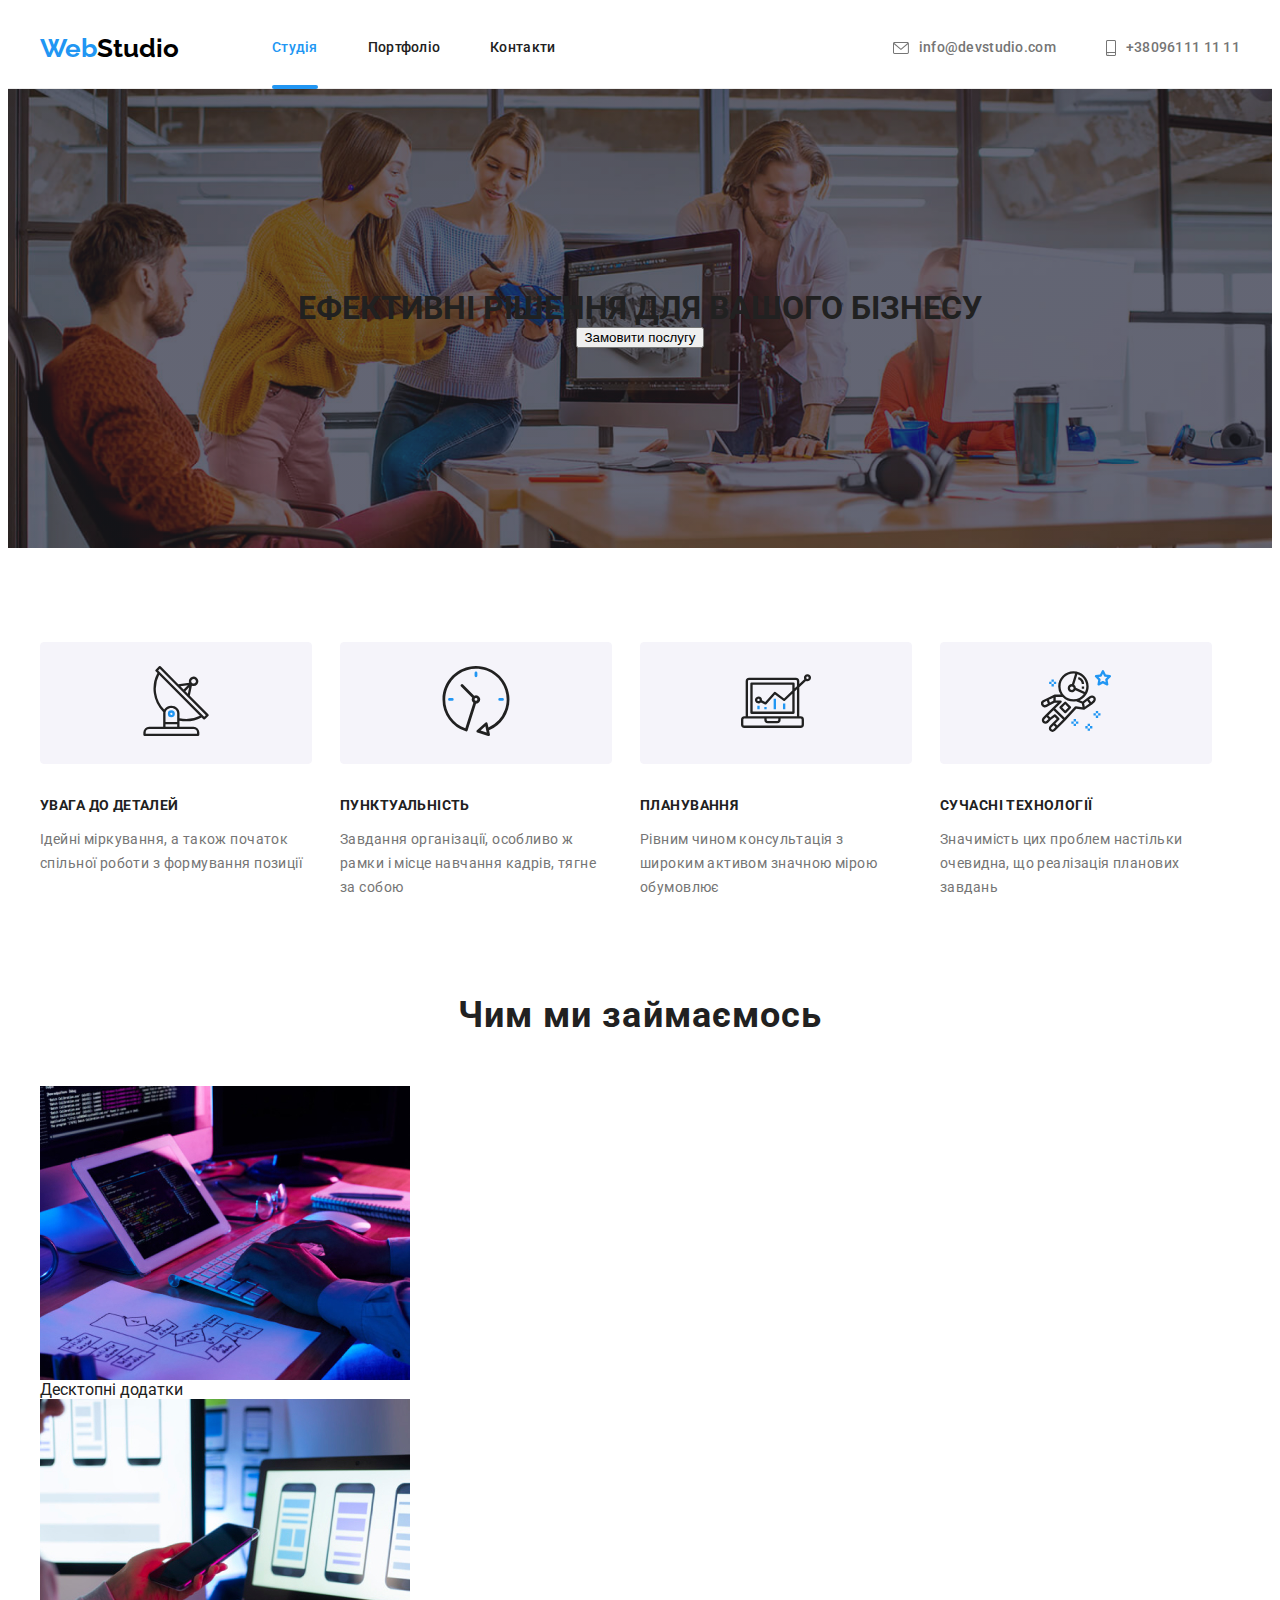
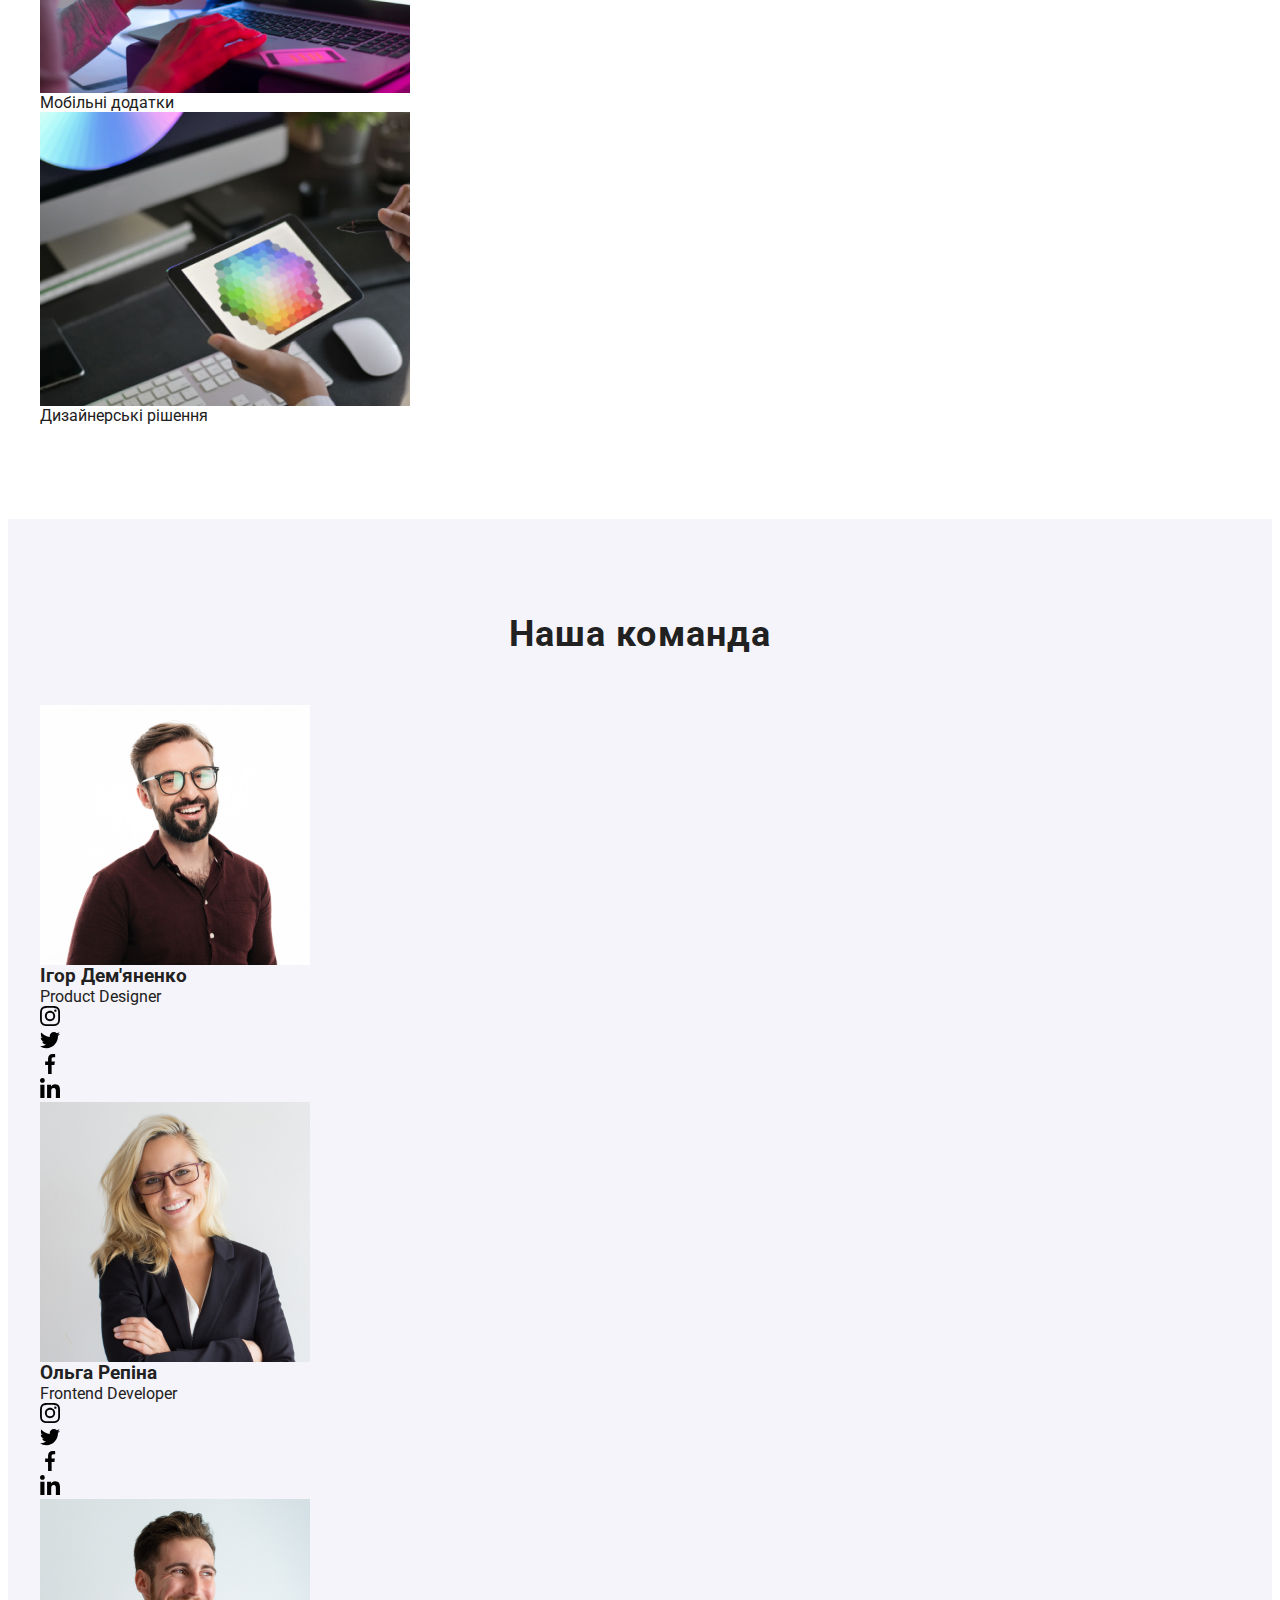
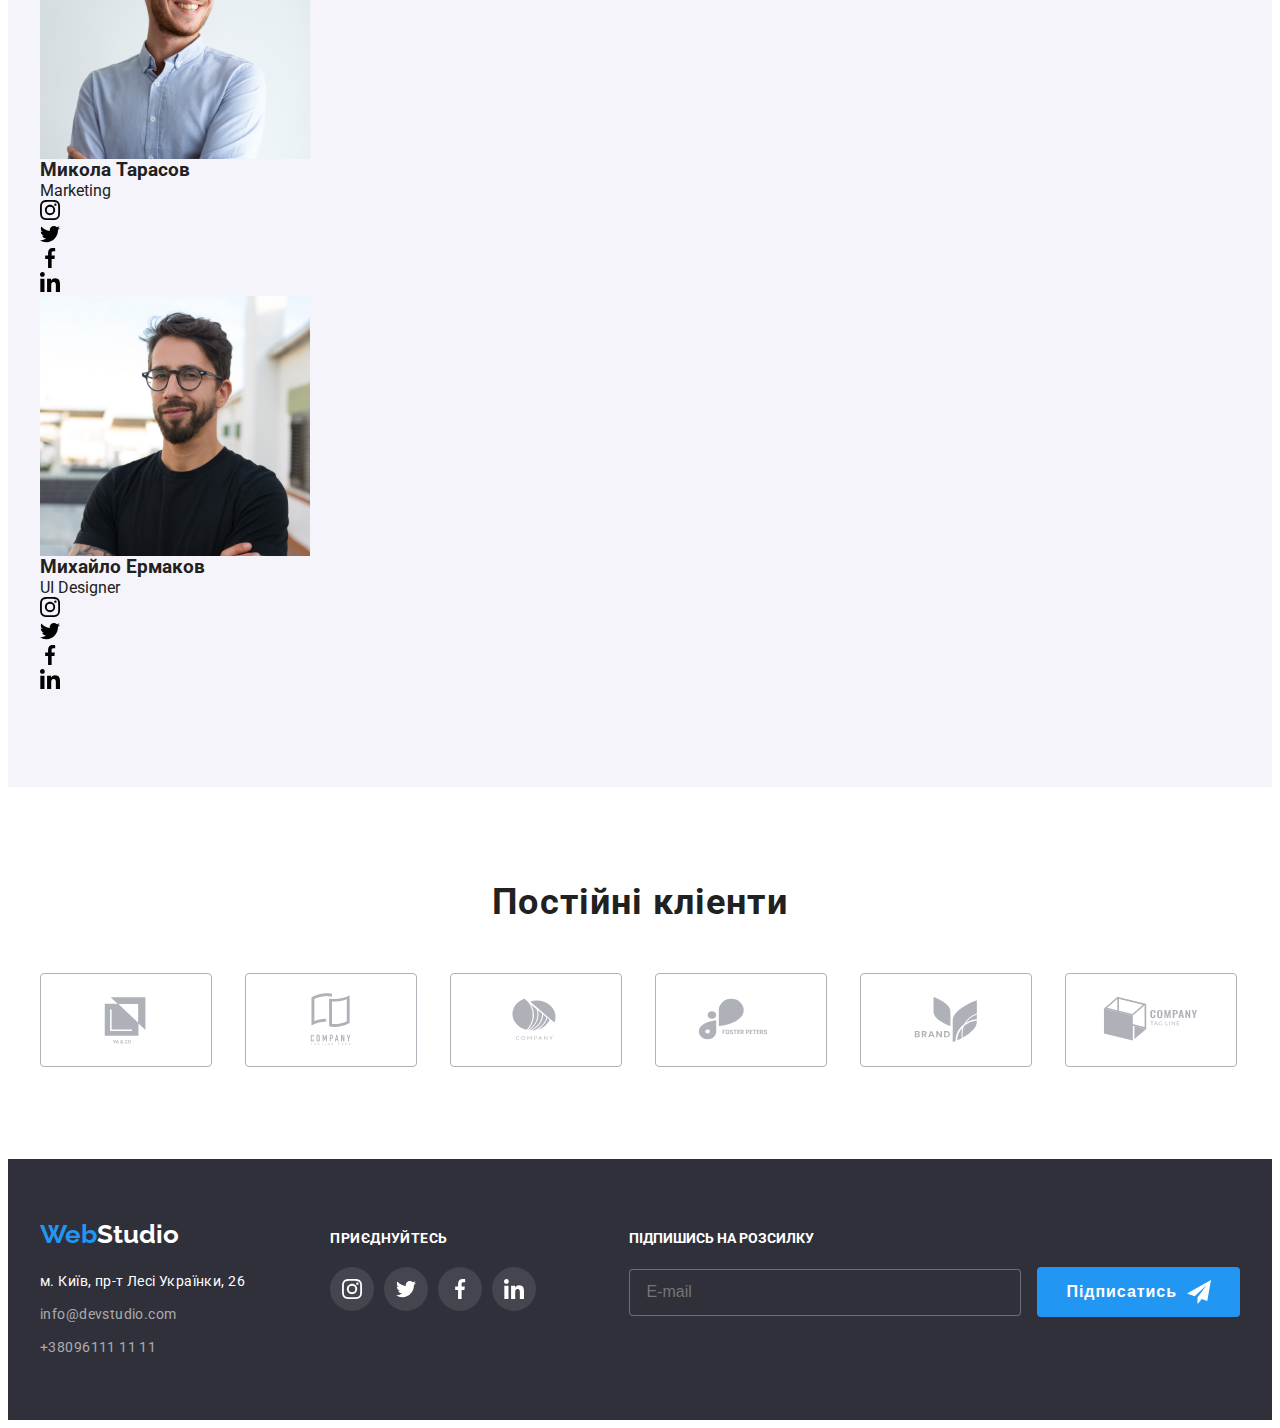
==== commit 53f3299c: "main.scss" ====
--- a/index.html
+++ b/index.html
@@ -13,34 +13,35 @@
         integrity="sha512-wpPYUAdjBVSE4KJnH1VR1HeZfpl1ub8YT/NKx4PuQ5NmX2tKuGu6U/JRp5y+Y8XG2tV+wKQpNHVUX03MfMFn9Q=="
         crossorigin="anonymous" referrerpolicy="no-referrer" />
     <link rel="stylesheet" href="./css/styles.css">
+    <link rel="stylesheet" href="./css/main.min.css">
 </head>
 <body>
     <header class="header">
-        <div class="container nav-flex">
-            <a href="./index.html"  lang="en" class="logo link">Web<span class="logo-black">Studio</span></a>
-            <nav class="header-nav">
-                <ul class="nav-list list">
-                    <li class="nav-item">
-                        <a class="nav-link current link" href="./index.html">Cтудія</a>
-                    </li>
-                    <li class="nav-item">
-                        <a class="nav-link link" href="./portfolio.html">Портфоліо</a>
-                    </li>
-                    <li class="nav-item">
-                        <a class="nav-link link" href="./contacts.html">Контакти</a>
+        <div class="container nav__flex">
+            <a href="./index.html"  lang="en" class="header__logo logo link">Web<span class="header__logo--black">Studio</span></a>
+            <nav class="header__nav">
+                <ul class="nav__list list">
+                    <li class="nav__item">
+                        <a class="nav__link header--current link" href="./index.html">Cтудія</a>
+                    </li>
+                    <li class="nav__item">
+                        <a class="nav__link link" href="./portfolio.html">Портфоліо</a>
+                    </li>
+                    <li class="nav__item">
+                        <a class="nav__link link" href="./contacts.html">Контакти</a>
                     </li>
                 </ul> 
             </nav>      
-                <ul class="header-contact-list list">
-                    <li class="header-contact-item">
-                        <a class="header-contact-link link" href="mailto:info@devstudio.com">
-                            <svg class="contact-icon" width="16" height="12">
+                <ul class="header-contact__list list">
+                    <li class="header-contact__item">
+                        <a class="header-contact__link link" href="mailto:info@devstudio.com">
+                            <svg class="header-contact__icon" width="16" height="12">
                             <use href="./images-sprite/symbol-defs-contacts.svg#envelope"></use>
                         </svg>info@devstudio.com</a>
                     </li>
-                    <li class="header-contact-item">
-                        <a class="header-contact-link link" href="tel:+380961111111">
-                            <svg class="contact-icon" width="10" height="16">
+                    <li class="header-contact__item">
+                        <a class="header-contact__link link" href="tel:+380961111111">
+                            <svg class="header-contact__icon" width="10" height="16">
                             <use href="./images-sprite/symbol-defs-contacts.svg#smartphone"></use>
                         </svg>+38096111 11 11</a>
                     </li>
@@ -50,8 +51,8 @@
 <main>
     <section class="section service">
         <div class="container">
-            <h1 class="service-title">ЕФЕКТИВНІ РІШЕННЯ ДЛЯ ВАШОГО БІЗНЕСУ</h1>           
-            <button class="service-button" type="button" data-modal-open>Замовити послугу</button>                    
+            <h1 class="service__title">ЕФЕКТИВНІ РІШЕННЯ ДЛЯ ВАШОГО БІЗНЕСУ</h1>           
+            <button class="service__button" type="button" data-modal-open>Замовити послугу</button>                    
             <div class="backdrop is-hidden" data-modal>
                 <div class="modal-wrapper">
                     <button class="modal-btn" type="button" data-modal-close>
@@ -108,125 +109,123 @@
     </section>
     <section class="section main-content">
         <div class="container">
-            <h2 class="section-title visually-hidden" aria-hidden="true" tabindex="-1">Наші переваги</h2>
-            <ul class="features list">
-                <li class="features-item"> 
-                    <a class="advantages-link link" href="" target="_blank" 
-                        rel="noopener noreferrer" aria-label="antenna">                         
-                    
-                        <div class="container-advantages-icons">
-                                          
-                        <svg class="advantages-icon" width="70" height="70">
+            <h2 class="context-title visually-hidden" aria-hidden="true" tabindex="-1">Наші переваги</h2>
+            <ul class="features__list list">
+                <li class="features__item"> 
+                    <div class="container-advantages__icons">
+                    <a class="advantages__link link" href="" target="_blank" 
+                        rel="noopener noreferrer" aria-label="antenna">                                           
+                        <svg class="advantages__icon" width="70" height="70">
                             <use href="./images-sprite/symbol-defs-advantages.svg#antenna-1"></use>
                         </svg>
                     </a>
                     </div>                    
-                    <h3 class="features-title">УВАГА ДО ДЕТАЛЕЙ</h3>
-                    <p class="features-text">Ідейні міркування, а також початок спільної роботи з формування позиції</p>
-                </li>
-                <li class="features-item">
-                    <div class="container-advantages-icons">
-                        <a class="advantages-link link" href="" target="_blank" 
+                    <h3 class="features__title">УВАГА ДО ДЕТАЛЕЙ</h3>
+                    <p class="features__text">Ідейні міркування, а також початок спільної роботи з формування позиції</p>
+                </li>
+                <li class="features__item">
+                    <div class="container-advantages__icons">
+                        <a class="advantages__link link" href="" target="_blank" 
                         rel="noopener noreferrer" aria-label="clock">
-                        <svg class="advantages-icon" width="70" height="70">
+                        <svg class="advantages__icon" width="70" height="70">
                             <use href="./images-sprite/symbol-defs-advantages.svg#clock-1"></use>
                         </svg>
                         </a>
                     </div>
-                    <h3 class="features-title">ПУНКТУАЛЬНІСТЬ</h3>
-                    <p class="features-text">Завдання організації, особливо ж рамки і місце навчання кадрів, тягне за собою</p>
-                </li>
-                <li class="features-item">
-                    <div class="container-advantages-icons">
-                        <a class="advantages-link link" href="" target="_blank" 
+                    <h3 class="features__title">ПУНКТУАЛЬНІСТЬ</h3>
+                    <p class="features__text">Завдання організації, особливо ж рамки і місце навчання кадрів, тягне за собою</p>
+                </li>
+                <li class="features__item">
+                    <div class="container-advantages__icons">
+                        <a class="advantages__link link" href="" target="_blank" 
                         rel="noopener noreferrer" aria-label="diagram">
-                        <svg class="advantages-icon" width="70" height="70">
+                        <svg class="advantages__icon" width="70" height="70">
                             <use href="./images-sprite/symbol-defs-advantages.svg#diagram-1"></use>
                         </svg>
                         </a>
                     </div>
-                    <h3 class="features-title">ПЛАНУВАННЯ</h3>
-                    <p class="features-text">Рівним чином консультація з широким активом значною мірою обумовлює</p>
-                </li>
-                <li class="features-item">
-                    <div class="container-advantages-icons">
-                        <a class="advantages-link link" href="" target="_blank" 
+                    <h3 class="features__title">ПЛАНУВАННЯ</h3>
+                    <p class="features__text">Рівним чином консультація з широким активом значною мірою обумовлює</p>
+                </li>
+                <li class="features__item">
+                    <div class="container-advantages__icons">
+                        <a class="advantages__link link" href="" target="_blank" 
                         rel="noopener noreferrer" aria-label="astronaut">
-                        <svg class="advantages-icon" width="70" height="70">
+                        <svg class="advantages__icon" width="70" height="70">
                             <use href="./images-sprite/symbol-defs-advantages.svg#astronaut-1"></use>
                         </svg>
                         </a>
                     </div>
-                    <h3 class="features-title">СУЧАСНІ ТЕХНОЛОГІЇ</h3>
-                    <p class="features-text">Значимість цих проблем настільки очевидна, що реалізація планових завдань</p>
+                    <h3 class="features__title">СУЧАСНІ ТЕХНОЛОГІЇ</h3>
+                    <p class="features__text">Значимість цих проблем настільки очевидна, що реалізація планових завдань</p>
                 </li>
             </ul>
         </div>
     </section> 
     <section class="section work">        
         <div class="container">
-            <h2 class="work-title">Чим ми займаємось</h2>
-            <ul class="work-list list">
-                <li class="work-item">
+            <h2 class="work__title section-title">Чим ми займаємось</h2>
+            <ul class="work__list list">
+                <li class="work__item">
                     <img src="./images webstudio/computer.jpg" 
                     alt="Руки чоловіка на клавіатурі на фоні планшета з написаним кодом" 
                     width="370" height="294"/>
-                    <p class="work-text">Десктопні додатки</p>
-                </li>
-                <li class="work-item">
+                    <p class="work__text">Десктопні додатки</p>
+                </li>
+                <li class="work__item">
                     <img src="./images webstudio/telephone.jpg" 
                     alt="Телефон в долоні перед компьютерним єкраном з макетами телефонів" 
                     width="370" height="294"/>
-                    <p class="work-text">Мобільні додатки</p>
-                </li>
-                <li class="work-item">
+                    <p class="work__text">Мобільні додатки</p>
+                </li>
+                <li class="work__item">
                     <img src="./images webstudio/tablet.jpg" 
                     alt="Планшет зі зразком палітри кольорів у руці жінки" 
                     width="370" height="294"/>
-                    <p class="work-text">Дизайнерські рішення</p>
+                    <p class="work__text">Дизайнерські рішення</p>
                 </li>
             </ul>
         </div>
     </section>  
     <section class="section team">         
         <div class="container">
-            <h2 class="team-title">Наша команда</h2>
-            <ul class="team-list list">
-                <li class="team-item">
+            <h2 class="team__title section-title">Наша команда</h2>
+            <ul class="team__list list">
+                <li class="team__item">
                     <img src="./images webstudio/demyanenko.jpg" 
                     alt="Чоловік в червоній сорочці та окулярах" width="270" height="260">
-                    <div class="team-members">
-                        <h3 class="team-member">Ігор Дем'яненко</h3>
-                        <p class="team-text">Product Designer</p> 
-                        <ul class="socials-list list">
-                            <li class="socials-item">  
-                            <a class="socials-link link" href="" target="_blank" 
+                    <div class="team__members">
+                        <h3 class="team__member">Ігор Дем'яненко</h3>
+                        <p class="team__text">Product Designer</p> 
+                        <ul class="socials__list list">
+                            <li class="socials__item">  
+                            <a class="socials__link link" href="" target="_blank" 
                             rel="noopener noreferrer" aria-label="instagram">
-                                <svg class="socials-icon" width="20" height="20">
+                                <svg class="socials__icon" width="20" height="20">
                                 <use href="./images-sprite/symbol-defs.svg#instagram-2"></use>
                                 </svg>
                             </a>    
                             </li>
-                            <li class="socials-item">
-                                <a class="socials-link link" href="" target="_blank" 
+                            <li class="socials__item">
+                                <a class="socials__link link" href="" target="_blank" 
                                 rel="noopener noreferrer" aria-label="twitter">
-                                    <svg class="socials-icon" width="20" height="20">
+                                    <svg class="socials__icon" width="20" height="20">
                                         <use href="./images-sprite/symbol-defs.svg#twitter-1"></use>
                                     </svg>
                                 </a>
                             </li>
-                            <li class="socials-item">
-                                <a class="socials-link link" href="" target="_blank" 
+                            <li class="socials__item">
+                                <a class="socials__link link" href="" target="_blank" 
                                 rel="noopener noreferrer" aria-label="facebook">
-                                    <svg class="socials-icon" width="20" height="20">
+                                    <svg class="socials__icon" width="20" height="20">
                                         <use href="./images-sprite/symbol-defs.svg#facebook-1"></use>
                                     </svg>
                                 </a>
                             </li>
-                            <li class="socials-item">
-                                <a class="socials-link link" href="" target="_blank" 
+                            <li class="socials__item">
+                                <a class="socials__link link" href="" target="_blank" 
                                 rel="noopener noreferrer" aria-label="linkedin">
-                                <svg class="socials-icon" width="20" height="20">
+                                <svg class="socials__icon" width="20" height="20">
                                     <use href="./images-sprite/symbol-defs.svg#linkedin-1"></use>
                                 </svg>
                                 </a>
@@ -234,37 +233,37 @@
                         </ul>
                     </div>
                 </li>
-                <li class="team-item">
+                <li class="team__item">
                     <img src="./images webstudio/repina.jpg" 
                     alt="Білява жінка в окулярах зі схрещеними руками" width="270" height="260">
-                    <div class="team-members">
-                        <h3 class="team-member">Ольга Репіна</h3>
-                        <p class="team-text">Frontend Developer</p>
-                        <ul class="socials-list list">
-                            <li class="socials-item">
-                                <a class="socials-link link" href="" target="_blank" rel="noopener noreferrer" aria-label="instagram">
-                                    <svg class="socials-icon" width="20" height="20">
+                    <div class="team__members">
+                        <h3 class="team__member">Ольга Репіна</h3>
+                        <p class="team__text">Frontend Developer</p>
+                        <ul class="socials__list list">
+                            <li class="socials__item">
+                                <a class="socials__link link" href="" target="_blank" rel="noopener noreferrer" aria-label="instagram">
+                                    <svg class="socials__icon" width="20" height="20">
                                         <use href="./images-sprite/symbol-defs.svg#instagram-2"></use>
                                     </svg>
                                 </a>
                             </li>
-                            <li class="socials-item">
-                                <a class="socials-link link" href="" target="_blank" rel="noopener noreferrer" aria-label="twitter">
-                                    <svg class="socials-icon" width="20" height="20">
+                            <li class="socials__item">
+                                <a class="socials__link link" href="" target="_blank" rel="noopener noreferrer" aria-label="twitter">
+                                    <svg class="socials__icon" width="20" height="20">
                                         <use href="./images-sprite/symbol-defs.svg#twitter-1"></use>
                                     </svg>
                                 </a>
                             </li>
-                            <li class="socials-item">
-                                <a class="socials-link link" href="" target="_blank" rel="noopener noreferrer" aria-label="facebook">
-                                    <svg class="socials-icon" width="20" height="20">
+                            <li class="socials__item">
+                                <a class="socials__link link" href="" target="_blank" rel="noopener noreferrer" aria-label="facebook">
+                                    <svg class="socials__icon" width="20" height="20">
                                         <use href="./images-sprite/symbol-defs.svg#facebook-1"></use>
                                     </svg>
                                 </a>
                             </li>
-                            <li class="socials-item">
-                                <a class="socials-link link" href="" target="_blank" rel="noopener noreferrer" aria-label="linkedin">
-                                    <svg class="socials-icon" width="20" height="20">
+                            <li class="socials__item">
+                                <a class="socials__link link" href="" target="_blank" rel="noopener noreferrer" aria-label="linkedin">
+                                    <svg class="socials__icon" width="20" height="20">
                                         <use href="./images-sprite/symbol-defs.svg#linkedin-1"></use>
                                     </svg>
                                 </a>
@@ -272,37 +271,37 @@
                         </ul>
                     </div>    
                 </li>
-                <li class="team-item">
+                <li class="team__item">
                     <img src="./images webstudio/tarasov.jpg" 
                     alt="Чоловік з щирою посмішкою у білій сорочці" width="270" height="260">
-                    <div class="team-members">
-                        <h3 class="team-member">Микола Тарасов</h3>
-                        <p class="team-text">Marketing</p>
-                        <ul class="socials-list list">
-                            <li class="socials-item">
-                                <a class="socials-link link" href="" target="_blank" rel="noopener noreferrer" aria-label="instagram">
-                                    <svg class="socials-icon" width="20" height="20">
+                    <div class="team__members">
+                        <h3 class="team__member">Микола Тарасов</h3>
+                        <p class="team__text">Marketing</p>
+                        <ul class="socials__list list">
+                            <li class="socials__item">
+                                <a class="socials__link link" href="" target="_blank" rel="noopener noreferrer" aria-label="instagram">
+                                    <svg class="socials__icon" width="20" height="20">
                                         <use href="./images-sprite/symbol-defs.svg#instagram-2"></use>
                                     </svg>
                                 </a>
                             </li>
-                            <li class="socials-item">
-                                <a class="socials-link link" href="" target="_blank" rel="noopener noreferrer" aria-label="twitter">
-                                    <svg class="socials-icon" width="20" height="20">
+                            <li class="socials__item">
+                                <a class="socials__link link" href="" target="_blank" rel="noopener noreferrer" aria-label="twitter">
+                                    <svg class="socials__icon" width="20" height="20">
                                         <use href="./images-sprite/symbol-defs.svg#twitter-1"></use>
                                     </svg>
                                 </a>
                             </li>
-                            <li class="socials-item">
-                                <a class="socials-link link" href="" target="_blank" rel="noopener noreferrer" aria-label="facebook">
-                                    <svg class="socials-icon" width="20" height="20">
+                            <li class="socials__item">
+                                <a class="socials__link link" href="" target="_blank" rel="noopener noreferrer" aria-label="facebook">
+                                    <svg class="socials__icon" width="20" height="20">
                                         <use href="./images-sprite/symbol-defs.svg#facebook-1"></use>
                                     </svg>
                                 </a>
                             </li>
-                            <li class="socials-item">
-                                <a class="socials-link link" href="" target="_blank" rel="noopener noreferrer" aria-label="linkedin">
-                                    <svg class="socials-icon" width="20" height="20">
+                            <li class="socials__item">
+                                <a class="socials__link link" href="" target="_blank" rel="noopener noreferrer" aria-label="linkedin">
+                                    <svg class="socials__icon" width="20" height="20">
                                         <use href="./images-sprite/symbol-defs.svg#linkedin-1"></use>
                                     </svg>
                                 </a>
@@ -310,37 +309,37 @@
                         </ul>
                     </div>    
                 </li>
-                <li class="team-item">
+                <li class="team__item">
                     <img src="./images webstudio/ermakov.jpg" 
                     alt="Чоловік в окулярах та чорній футболці" width="270" height="260">
-                    <div class="team-members">
-                        <h3 class="team-member">Михайло Ермаков</h3>
-                        <p class="team-text">UI Designer</p>
-                        <ul class="socials-list list">
-                            <li class="socials-item">
-                                <a class="socials-link link" href="" target="_blank" rel="noopener noreferrer" aria-label="instagram">
-                                    <svg class="socials-icon" width="20" height="20">
+                    <div class="team__members">
+                        <h3 class="team__member">Михайло Ермаков</h3>
+                        <p class="team__text">UI Designer</p>
+                        <ul class="socials__list list">
+                            <li class="socials__item">
+                                <a class="socials__link link" href="" target="_blank" rel="noopener noreferrer" aria-label="instagram">
+                                    <svg class="socials__icon" width="20" height="20">
                                         <use href="./images-sprite/symbol-defs.svg#instagram-2"></use>
                                     </svg>
                                 </a>
                             </li>
-                            <li class="socials-item">
-                                <a class="socials-link link" href="" target="_blank" rel="noopener noreferrer" aria-label="twitter">
-                                    <svg class="socials-icon" width="20" height="20">
+                            <li class="socials__item">
+                                <a class="socials__link link" href="" target="_blank" rel="noopener noreferrer" aria-label="twitter">
+                                    <svg class="socials__icon" width="20" height="20">
                                         <use href="./images-sprite/symbol-defs.svg#twitter-1"></use>
                                     </svg>
                                 </a>
                             </li>
-                            <li class="socials-item">
-                                <a class="socials-link link" href="" target="_blank" rel="noopener noreferrer" aria-label="facebook">
-                                    <svg class="socials-icon" width="20" height="20">
+                            <li class="socials__item">
+                                <a class="socials__link link" href="" target="_blank" rel="noopener noreferrer" aria-label="facebook">
+                                    <svg class="socials__icon" width="20" height="20">
                                         <use href="./images-sprite/symbol-defs.svg#facebook-1"></use>
                                     </svg>
                                 </a>
                             </li>
-                            <li class="socials-item">
-                                <a class="socials-link link" href="" target="_blank" rel="noopener noreferrer" aria-label="linkedin">
-                                    <svg class="socials-icon" width="20" height="20">
+                            <li class="socials__item">
+                                <a class="socials__link link" href="" target="_blank" rel="noopener noreferrer" aria-label="linkedin">
+                                    <svg class="socials__icon" width="20" height="20">
                                         <use href="./images-sprite/symbol-defs.svg#linkedin-1"></use>
                                     </svg>
                                 </a>
@@ -353,52 +352,52 @@
     </section> 
     <section class="section clients">
         <div class="container">
-            <h2 class="clients-title">Постійні кліенти</h2>
-            <ul class="clients-list list">
-                <li class="clients-item">
-                    <a class="clients-link link" href="" target="_blank" 
-                    rel="noopener noreferrer" aria-label="">
-                        <svg class="clients-icon" width="106" height="60">
+            <h2 class="clients__title section-title">Постійні кліенти</h2>
+            <ul class="clients__list list">
+                <li class="clients__item">
+                    <a class="clients__link link" href="" target="_blank" 
+                    rel="noopener noreferrer" aria-label="">
+                        <svg class="clients__icon" width="106" height="60">
                             <use href="./images-sprite/symbol-defs-clients.svg#Logo"></use>
                         </svg>
                     </a>
                 </li>
-                <li class="clients-item">
-                    <a class="clients-link link" href="" target="_blank" 
-                    rel="noopener noreferrer" aria-label="">
-                        <svg class="clients-icon" width="106" height="60">
+                <li class="clients__item">
+                    <a class="clients__link link" href="" target="_blank" 
+                    rel="noopener noreferrer" aria-label="">
+                        <svg class="clients__icon" width="106" height="60">
                             <use href="./images-sprite/symbol-defs-clients.svg#Logo-1"></use>
                         </svg>
                     </a>
                 </li>
-                <li class="clients-item">
-                    <a class="clients-link link" href="" target="_blank" 
-                    rel="noopener noreferrer" aria-label="">
-                        <svg class="clients-icon" width="106" height="60">
+                <li class="clients__item">
+                    <a class="clients__link link" href="" target="_blank" 
+                    rel="noopener noreferrer" aria-label="">
+                        <svg class="clients__icon" width="106" height="60">
                             <use href="./images-sprite/symbol-defs-clients.svg#Logo-2"></use>
                         </svg>
                     </a>
                 </li>
-                <li class="clients-item">
-                    <a class="clients-link link" href="" target="_blank" 
-                    rel="noopener noreferrer" aria-label="">
-                        <svg class="clients-icon" width="106" height="60">
+                <li class="clients__item">
+                    <a class="clients__link link" href="" target="_blank" 
+                    rel="noopener noreferrer" aria-label="">
+                        <svg class="clients__icon" width="106" height="60">
                             <use href="./images-sprite/symbol-defs-clients.svg#Logo-3"></use>
                         </svg>
                     </a>
                 </li>
-                <li class="clients-item">
-                    <a class="clients-link link" href="" target="_blank" 
-                    rel="noopener noreferrer" aria-label="">
-                        <svg class="clients-icon" width="106" height="60">
+                <li class="clients__item">
+                    <a class="clients__link link" href="" target="_blank" 
+                    rel="noopener noreferrer" aria-label="">
+                        <svg class="clients__icon" width="106" height="60">
                             <use href="./images-sprite/symbol-defs-clients.svg#Logo-4"></use>
                         </svg>
                     </a>
                 </li>
-                <li class="clients-item">
-                    <a class="clients-link link" href="" target="_blank" 
-                    rel="noopener noreferrer" aria-label="">
-                        <svg class="clients-icon" width="106" height="60">
+                <li class="clients__item">
+                    <a class="clients__link link" href="" target="_blank" 
+                    rel="noopener noreferrer" aria-label="">
+                        <svg class="clients__icon" width="106" height="60">
                             <use href="./images-sprite/symbol-defs-clients.svg#Logo-5"></use>
                         </svg>
                     </a>
@@ -409,54 +408,54 @@
 </main>
 <footer class="footer">
     <div class="container">
-        <div class="footer-flex">
-            <div class="footer-contact-flex">  
-            <a href="./index.html" lang="en" class="logo link">Web<span class="logo-white">Studio</span></a>
+        <div class="footer__flex">
+            <div class="footer-contact__flex">  
+            <a href="./index.html" lang="en" class="footer__logo logo link">Web<span class="footer__logo--white">Studio</span></a>
                 <address class="footer-contact">
-                    <ul class="footer-contact-list list">        
-                        <li class="footer-contact-item">
-                            <a class="footer-contact-map-link link" 
+                    <ul class="footer-contact__list list">        
+                        <li class="footer-contact__item">
+                            <a class="footer-contact-map__link link" 
                             href="https://goo.gl/maps/4umdJ6Db8RiHng4y5" 
                             target="_blank" rel="noreferrer noopener">м. Київ, пр-т Лесі Українки, 26</a>
                         </li>
-                        <li class="footer-contact-item">
-                            <a class="footer-contact-link link" 
+                        <li class="footer-contact__item">
+                            <a class="footer-contact__link link" 
                             href="mailto:info@devstudio.com">info@devstudio.com</a>
                         </li>
-                        <li class="footer-contact-item">
-                            <a class="footer-contact-link link"
+                        <li class="footer-contact__item">
+                            <a class="footer-contact__link link"
                             href="tel:+380961111111">+38096111 11 11</a>
                         </li>
                     </ul>
                 </address>
             </div>        
-            <div class="footer-social-flex">
-                <p class="footer-social-text">Приєднуйтесь</p>
-                <ul class="footer-social-list list">
-                    <li class="footer-social-item">
-                        <a class="footer-social-link" href="">
-                            <svg class="footer-social-icon" width="20" height="20">
+            <div class="footer-social__flex">
+                <p class="footer-social__text">Приєднуйтесь</p>
+                <ul class="footer-social__list list">
+                    <li class="footer-social__item">
+                        <a class="footer-social__link link" href="">
+                            <svg class="footer-social__icon" width="20" height="20">
                                 <use href="./images-sprite/symbol-defs.svg#instagram-2"></use>
                             </svg>
                         </a>
                     </li>    
-                    <li class="footer-social-item">
-                        <a class="footer-social-link" href="">
-                            <svg class="footer-social-icon" width="20" height="20">
+                    <li class="footer-social__item">
+                        <a class="footer-social__link link" href="">
+                            <svg class="footer-social__icon" width="20" height="20">
                                 <use href="./images-sprite/symbol-defs.svg#twitter-1"></use>
                             </svg>
                         </a>
                     </li>    
-                    <li class="footer-social-item">
-                        <a class="footer-social-link" href="">
-                            <svg class="footer-social-icon" width="20" height="20">
+                    <li class="footer-social__item">
+                        <a class="footer-social__link link" href="">
+                            <svg class="footer-social__icon" width="20" height="20">
                                 <use href="./images-sprite/symbol-defs.svg#facebook-1"></use>
                             </svg>
                         </a>
                     </li>    
-                    <li class="footer-social-item">
-                        <a class="footer-social-link" href="">
-                            <svg class="footer-social-icon" width="20" height="20">
+                    <li class="footer-social__item">
+                        <a class="footer-social__link link" href="">
+                            <svg class="footer-social__icon" width="20" height="20">
                                 <use href="./images-sprite/symbol-defs.svg#linkedin-1"></use>
                             </svg>
                         </a>
@@ -464,11 +463,11 @@
                 </ul>
             </div>
             <form class="footer-subscribe">
-                <p class="footer-subscribe-text">Підпишись на розсилку</p>
-                <div class="footer-subscribe-form">
-                    <label class="footer-subscribe-label" for="subscribe-mail"></label>
-                    <input class="footer-subscribe-input" type="email" name="subscribe-mail" placeholder="E-mail">
-                    <button class="footer-subscribe-btn" type="submit">Підписатись</button>
+                <p class="footer-subscribe__text">Підпишись на розсилку</p>
+                <div class="footer-subscribe__form">
+                    <label class="footer-subscribe__label" for="subscribe-mail"></label>
+                    <input class="footer-subscribe__input" type="email" name="subscribe-mail" placeholder="E-mail">
+                    <button class="footer-subscribe__btn" type="submit">Підписатись</button>
                 </div>
             </form>
         </div>
--- a/css/styles.css
+++ b/css/styles.css
@@ -60,7 +60,7 @@
     background-color: var(--white-background-color);
 }
 
-.logo {
+.header__logo {
     font-family: Raleway, sans-serif; 
     margin-left: 0;
     font-weight: 700; 
@@ -71,7 +71,7 @@
     text-align: center;
 }
 
-.logo-black {
+.header__logo--black {
     color: var(--black-logo-color);
 }
 
@@ -80,25 +80,25 @@
     border-color: var(--border-header-color); 
 }
 
-.header-nav {
+.header__nav {
     margin-left: 93px;
 }
 
-.nav-flex {
-    display: flex;
-    align-items: center;
-}
-
-.nav-list {
-    display: flex;
-    align-items: center;
-}
-
-.nav-item:not(:last-child) {
+.nav__flex {
+    display: flex;
+    align-items: center;
+}
+
+.nav__list {
+    display: flex;
+    align-items: center;
+}
+
+.nav__item:not(:last-child) {
     margin-right: 50px;
 }
 
-.nav-link {
+.nav__link {
     display: block;
     margin-right: 0;
     padding-top: 32px;
@@ -114,17 +114,26 @@
     transition: color 250ms cubic-bezier(0.4, 0, 0.2, 1);
 }
 
-.header-nav {
+.nav__link:hover,
+.nav__link:focus {
+    color: var(--accent-color)
+}
+
+.header__nav {
     display: flex;
     font-weight: 500;
     align-items: center;
 } 
 
-.nav-link.current {
-    color: var(--accent-color);
-}
-
-.nav-link.current::after {
+.nav__link.header--current {
+    color: var(--accent-color);
+    font-weight: 500;
+    font-size: 14px;
+    line-height: 1.14;
+    letter-spacing: 0.02em;
+}
+
+.nav__link.header--current::after {
    position: absolute;
    display: block; 
    content: '';
@@ -136,21 +145,21 @@
    transition: 250ms cubic-bezier(0.4, 0, 0.2, 1);
 }
 
-.nav-link.current::after:hover {
+.nav__link.header--current::after:hover {
     width: 100%;
 }
 
-.header-contact-list {
+.header-contact__list {
     display: flex;
     margin-left: auto;
     align-items: center;
 }
 
-.header-contact-item:not(:first-child) {
+.header-contact__item:not(:first-child) {
     margin-left: 50px;
 }
 
-.header-contact-link {
+.header-contact__link {
     display: block;
     padding-top: 32px;
     padding-bottom: 32px;
@@ -164,59 +173,19 @@
     color 250ms cubic-bezier(0.4, 0, 0.2, 1);
 }
 
-.contact-icon {
+.header-contact__icon {
     margin-right: 10px;
     fill: currentColor;
 }
 
-.header-contact-link {
-    display: flex;
-    align-items: center;
-}
-
-.header-contact-link:hover,
-.header-contact-link:focus {
+.header-contact__link {
+    display: flex;
+    align-items: center;
+}
+
+.header-contact__link:hover,
+.header-contact__link:focus {
     background-color: var(--white-background-color);
-    color: var(--accent-color);
-}
-
-.footer-contact {
-    margin-top: 20px;
-    flex-grow: 1;
-}
-
-.footer-contact-item:not(:last-child) {
-    margin-bottom: 9px;
-}
-
-.footer-contact-map-link {
-    font-size: 14px;
-    font-style: normal;
-    line-height: 1.71;
-    letter-spacing: 0.03em;
-    color: var(--white-text-color);
-    transition: background-color 250ms cubic-bezier(0.4, 0, 0.2, 1),
-    color 250ms cubic-bezier(0.4, 0, 0.2, 1);
-}
-
-.footer-contact-link {
-    font-size: 14px;
-    font-style: normal;
-    line-height: 1.71;
-    letter-spacing: 0.03em;
-    color: var(--footer-text-color);
-    transition: background-color 250ms cubic-bezier(0.4, 0, 0.2, 1),
-    color 250ms cubic-bezier(0.4, 0, 0.2, 1);
-}
-
-
-.footer-contact-map-link:hover,
-.footer-contact-map-link:focus {
-    color: var(--accent-color);
-}
-
-.footer-contact-link:hover,
-.footer-contact-link:focus {
     color: var(--accent-color);
 }
 
@@ -226,28 +195,78 @@
     background-color: var(--hero-background-color);
 }
 
-.logo-white {
-    color: var(--white-text-color);
-}
-
-.footer-flex {
+.footer__logo {
+    font-family: Raleway, sans-serif;
+    margin-left: 0;
+    font-weight: 700;
+    font-size: 26px;
+    line-height: 1.19;
+    color: var(--accent-color);
+    align-items: center;
+    text-align: center;
+}
+
+.footer__logo--white {
+    color: var(--white-text-color);
+}
+
+.footer__flex {
     align-items: baseline;
     display: flex;
     margin: 0;
     padding: 0;
     list-style: none;
 }
-
-.footer-contact-flex {
+.footer-contact {
+    margin-top: 20px;
     flex-grow: 1;
 }
 
-.footer-social-flex {
+.footer-contact__item:not(:last-child) {
+    margin-bottom: 9px;
+}
+
+.footer-contact-map__link {
+    font-size: 14px;
+    font-style: normal;
+    line-height: 1.71;
+    letter-spacing: 0.03em;
+    color: var(--white-text-color);
+    transition: background-color 250ms cubic-bezier(0.4, 0, 0.2, 1),
+    color 250ms cubic-bezier(0.4, 0, 0.2, 1);
+}
+
+.footer-contact__link {
+    font-size: 14px;
+    font-style: normal;
+    line-height: 1.71;
+    letter-spacing: 0.03em;
+    color: var(--footer-text-color);
+    transition: background-color 250ms cubic-bezier(0.4, 0, 0.2, 1),
+    color 250ms cubic-bezier(0.4, 0, 0.2, 1);
+}
+
+
+.footer-contact-map__link:hover,
+.footer-contact-map__link:focus {
+    color: var(--accent-color);
+}
+
+.footer-contact__link:hover,
+.footer-contact__link:focus {
+    color: var(--accent-color);
+}
+
+.footer-contact__flex {
+    flex-grow: 1;
+}
+
+.footer-social__flex {
     margin-left: 70px;
     width: 206px;
 }
 
-.footer-social-text {
+.footer-social__text {
     margin-bottom: 20px;
     font-weight: 700;
     font-size: 14px;
@@ -257,7 +276,7 @@
     color: var(--white-text-color);
 }
 
-.footer-social-list {
+.footer-social__list {
     display: flex;
     padding: 0;
     margin-top: 0;
@@ -266,17 +285,17 @@
     align-items: center;
 }
 
-.footer-social-item {
+.footer-social__item {
     width: 44px;
     height: 44px;
 }
 
-.footer-social-icon {
+.footer-social__icon {
     margin: 12px 0px 0px 12px;
     fill: currentColor;
 }
 
-.footer-social-link {
+.footer-social__link {
     width: 44px;
     height: 44px;
     display: block;
@@ -287,8 +306,8 @@
     color 250ms cubic-bezier(0.4, 0, 0.2, 1);
 }
 
-.footer-social-link:hover,
-.footer-social-link:focus {
+.footer-social__link:hover,
+.footer-social__link:focus {
     color: var(--white-text-color);
     background-color: var(--accent-color);
 }
@@ -297,7 +316,7 @@
     margin-left: 93px;
 }
 
-.footer-subscribe-text {
+.footer-subscribe__text {
     margin-bottom: 20px;
     font-weight: 700;
     font-size: 14px;
@@ -306,7 +325,7 @@
     color: var(--white-text-color);
 }
 
-.footer-subscribe-input {
+.footer-subscribe__input {
     width: 358px;
     margin: 0;
     padding: 15px 16px;
@@ -317,18 +336,18 @@
     
 }
 
-.footer-subscribe-input:hover {
+.footer-subscribe__input:hover {
     border: 1px solid var(--accent-color);
     box-shadow: 0px 4px 4px rgba(0, 0, 0, 0.15);
     color: var(--accent-color);
 }
 
-.footer-subscribe-input::placeholder {
+.footer-subscribe__input::placeholder {
     font-size: 16px;
     line-height: 1.24;
 }
 
-.footer-subscribe-btn {
+.footer-subscribe__btn {
     display: inline-flex;
     align-items: center;
     justify-content: center;
@@ -347,7 +366,7 @@
     margin-left: 12px;
 }
 
-.footer-subscribe-btn::after {
+.footer-subscribe__btn::after {
     content: '';
     display: inline-block;
     width: 24px;
@@ -356,12 +375,12 @@
     background-image: url(../images-sprite/icon-send.svg);
 }
 
-.footer-subscribe-btn:hover,
-.footer-subscribe-btn:focus {
+.footer-subscribe__btn:hover,
+.footer-subscribe__btn:focus {
     box-shadow: 0px 4px 4px rgba(0, 0, 0, 0.15);
 }
 
-.section-title {
+.context-title {
     visibility: hidden;
     position: absolute;
     white-space: nowrap;
@@ -628,8 +647,8 @@
 .checkup-form {
     margin-left: 7px;
     justify-items: center;
-        justify-content: center;
-        align-items: center;
+    justify-content: center;
+    align-items: center;
 }
 
 .form-area-checkup {
@@ -713,7 +732,7 @@
     justify-content: center;
 }
 
-.portfolio-button {
+.portfolio__button {
     display: inline-block;
     min-width: 73px;
     border-radius: 4px;
@@ -732,23 +751,24 @@
     color 250ms cubic-bezier(0.4, 0, 0.2, 1), box-shadow 250ms cubic-bezier(0.4, 0, 0.2, 1);
 }
 
-.portfolio-btn-item:not(:last-child) {
+.portfolio-btn__item:not(:last-child) {
     margin-right: 8px;
 }
 
-.portfolio-btn-list {
+.portfolio-btn__list {
     display: flex;
     justify-content: center;
     margin-bottom: 56px;
-}
-
-.active.button {
+
+}
+
+.portfolio--active.button {
     background-color: var(--accent-color);
     color: var(--white-text-color);
 }
 
-.portfolio-button:hover,
-.portfolio-button:focus {
+.portfolio__button:hover,
+.portfolio__button:focus {
     background-color: var(--accent-color);
     color: var(--white-text-color);
     box-shadow: 0px 2px 2px rgba(0, 0, 0, 0.12), 0px 1px 2px rgba(0, 0, 0, 0.08), 
@@ -756,49 +776,55 @@
     
 }
 
-.portfolio-list {
+.portfolio__list {
     display: flex;
     flex-wrap: wrap;
     margin: -15px;
 }
 
-.portfolio-link {
+.portfolio__link {
     display: block;
 }
 
-.portfolio-item {
+.portfolio__item {
     margin: 15px;
     flex-basis: calc((100% - 3 * 30px) / 3);  
 }   
 
-.portfolio-item:hover,
-.portfolio-overlay-text:hover,
-.portfolio-overlay-text:focus {
+.portfolio__item:hover {
+        transform: translateY(0%);
+        box-shadow: 0 1px 1px rgba(0, 0, 0, 0.12), 1px 4px 6px rgba(0, 0, 0, 0.16),
+            0 4px 4px rgba(0, 0, 0, 0.06);
+        transition: box-shadow 250ms cubic-bezier(0.4, 0, 0.2, 1);
+    }
+
+
+.portfolio-overlay__text:hover,
+.portfolio-overlay__text:focus {
     transform: translateY(0%);
-    box-shadow: 0 1px 1px rgba(0, 0, 0, 0.12), 1px 4px 6px rgba(0, 0, 0, 0.16),
-     0 4px 4px rgba(0, 0, 0, 0.06);
     transition: box-shadow 250ms cubic-bezier(0.4, 0, 0.2, 1);
 }
 
 
     
-.portfolio-link:hover,
-.portfolio-link:focus {
+.portfolio__link:hover,
+.portfolio__link:focus {
     box-shadow: 0 1px 1px rgba(0, 0, 0, 0.12), 1px 4px 6px rgba(0, 0, 0, 0.16),
             0 4px 4px rgba(0, 0, 0, 0.06);
 
 }
 
-.portfolio-item:hover .portfolio-explanation {
+.portfolio__item:hover 
+.portfolio__explanation {
     transform: translateY(0);
 }
 
-.portfolio-overlay {
+.portfolio-overlay__item {
     position: relative;
     overflow: hidden;    
 }
 
-.portfolio-explanation{
+.portfolio__explanation{
     position: absolute;
     display: inline-block;
     content: '';
@@ -811,7 +837,7 @@
     transition: transform 250ms cubic-bezier(0.4, 0, 0.2, 1);
 }
 
-.portfolio-overlay-text {
+.portfolio-overlay__text {
     font-family: Roboto, sans-serif;
     font-size: 18px;
     line-height: 1.5;
@@ -824,7 +850,7 @@
     color: var(--white-text-color);
 }
 
-.portfolio-list-title {
+.portfolio-list__title {
     font-family: Roboto, sans-serif;
     font-weight: 700;
     font-size: 18px;
@@ -833,7 +859,7 @@
     color: var(--primary-text-color);
 }
 
-.portfolio-list-text {
+.portfolio-list__text {
     font-family: Roboto, sans-serif;
     font-size: 16px;
     line-height: 1.9;
@@ -841,7 +867,7 @@
     color: var(--secondary-text-color);
 }
 
-.portfolio-frames {
+.portfolio__frames {
     border: 1px solid var(--border-portfolio-color);
     border-top: transparent;
     padding: 20px 24px;
@@ -852,12 +878,16 @@
     display: flex;
 }
 
-.features-item:not(:last-child) {
+.features__list {
+    display: flex;
+}
+
+.features__item:not(:last-child) {
     margin-right: 30px;
     max-width: 270px;
 }
 
-.features-title {
+.features__title {
     font-weight: 700;
     font-size: 14px;
     line-height: 1.71;
@@ -866,8 +896,7 @@
     color: var(--primary-text-color);
 }  
 
-.features-text {
-    font-family: Roboto, sans-serif;
+.features__text {
     font-size: 14px;
     line-height: 1.71;
     letter-spacing: 0.03em;
@@ -875,7 +904,7 @@
     color: var(--secondary-text-color);
 }
 
-.container-advantages-icons {
+.container-advantages__icons {
     display: flex;
     justify-content: center;
     align-items: center;
@@ -889,21 +918,21 @@
     color 250ms cubic-bezier(0.4, 0, 0.2, 1);
 }
 
-.advantages-link {
+.advantages__link {
     border-color: var(--team-background-color);
     transition: background-color 250ms cubic-bezier(0.4, 0, 0.2, 1),
     color 250ms cubic-bezier(0.4, 0, 0.2, 1);
 }
 
-.container-advantages-icons:hover,
-.container-advantages-icons:focus,
-.advantages-link:hover,
-.advantages-link:focus {
+.container-advantages__icons:hover,
+.container-advantages__icons:focus,
+.advantages__link:hover,
+.advantages__link:focus {
     color: var(--accent-color);
     border-color: var(--accent-color);
 }
 
-.advantages-icon {
+.advantages__icon {
     background-position: center;
     width: 70px;
     height: 70px;
@@ -918,7 +947,7 @@
     display: flex;
 }
 
-.work-title { 
+.work__title { 
     font-family: Roboto, sans-serif;
     font-weight: 700;
     font-size: 36px;
@@ -964,7 +993,7 @@
     display: flex;
 }
 
-.team-title {
+.team__title {
     font-family: Roboto, sans-serif;
     font-weight: 700;
     font-size: 36px;
@@ -1062,7 +1091,7 @@
     color: var(--accent-color);
 }
 
-.clients-title {
+.clients__title {
     font-family: Roboto, sans-serif;
     font-weight: 700;
     font-size: 36px;
@@ -1074,7 +1103,7 @@
     color: var(--primary-text-color);
 }
 
-.clients-list {
+.clients__list {
     display: flex; 
     flex-wrap: wrap;
     padding: 0;
@@ -1085,16 +1114,16 @@
     gap: var(--indent);
 }
 
-.clients-item {
+.clients__item {
     flex-basis: calc((100% - var(--indent) * (var(--items) - 1)) / var(--items));
     align-items: center;
 }
 
-.clients-item {
+.clients__item {
     --items: 6;
 }
 
-.clients-item {
+.clients__item {
     width: 170px;
     height: 92px;
     transition: background-color 250ms cubic-bezier(0.4, 0, 0.2, 1),
@@ -1102,13 +1131,13 @@
 }
 
 
-.clients-item:hover,
-.clients-item:focus {
+.clients__item:hover,
+.clients__item:focus {
     color: var(--accent-color);
     border-color: var(--accent-color);
 }
 
-.clients-link {
+.clients__link {
     width: 170px;
     height: 92px;
     display: flex;
@@ -1122,13 +1151,13 @@
     color 250ms cubic-bezier(0.4, 0, 0.2, 1);
 }
 
-.clients-link:hover,
-.clients-link:focus {
+.clients__link:hover,
+.clients__link:focus {
     color: var(--accent-color);
     border-color: var(--accent-color);
 }
 
-.clients-icon {
+.clients__icon {
     display: flex;
     justify-content: center;
     fill: currentColor;
